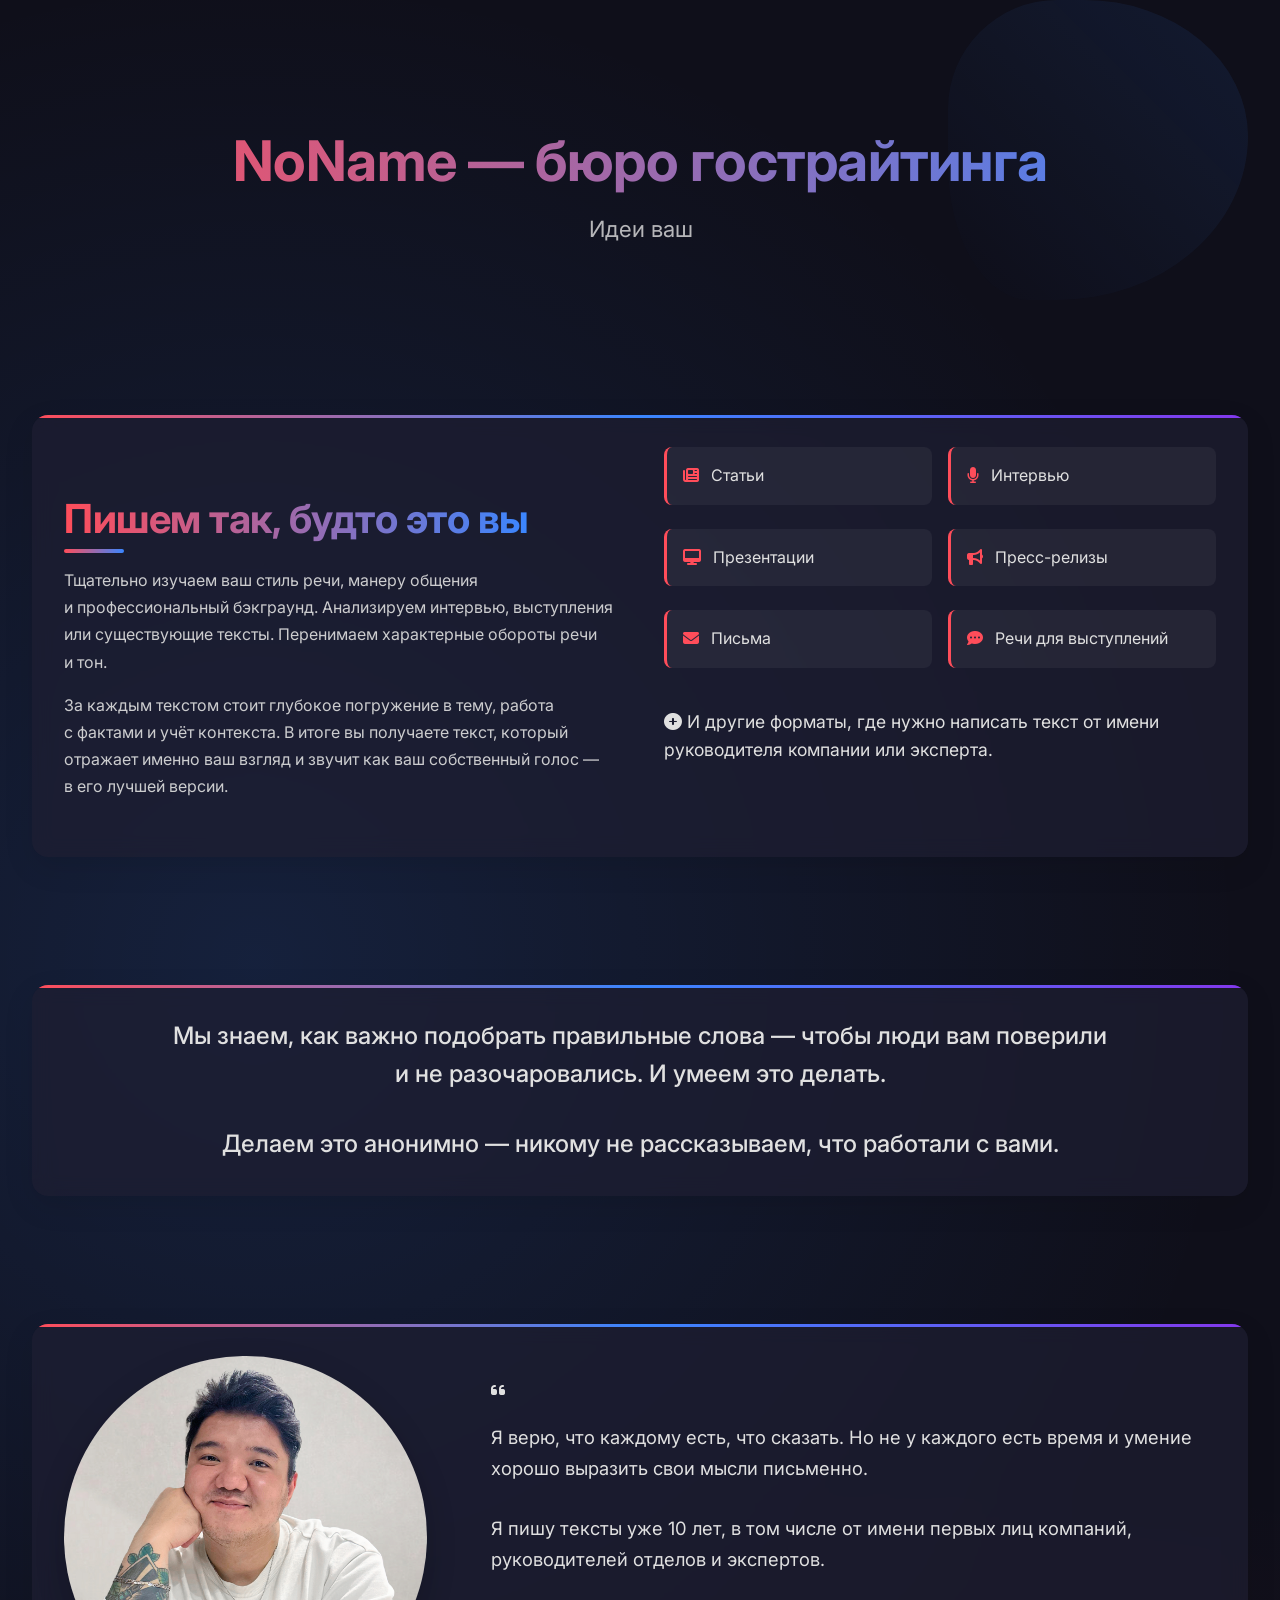
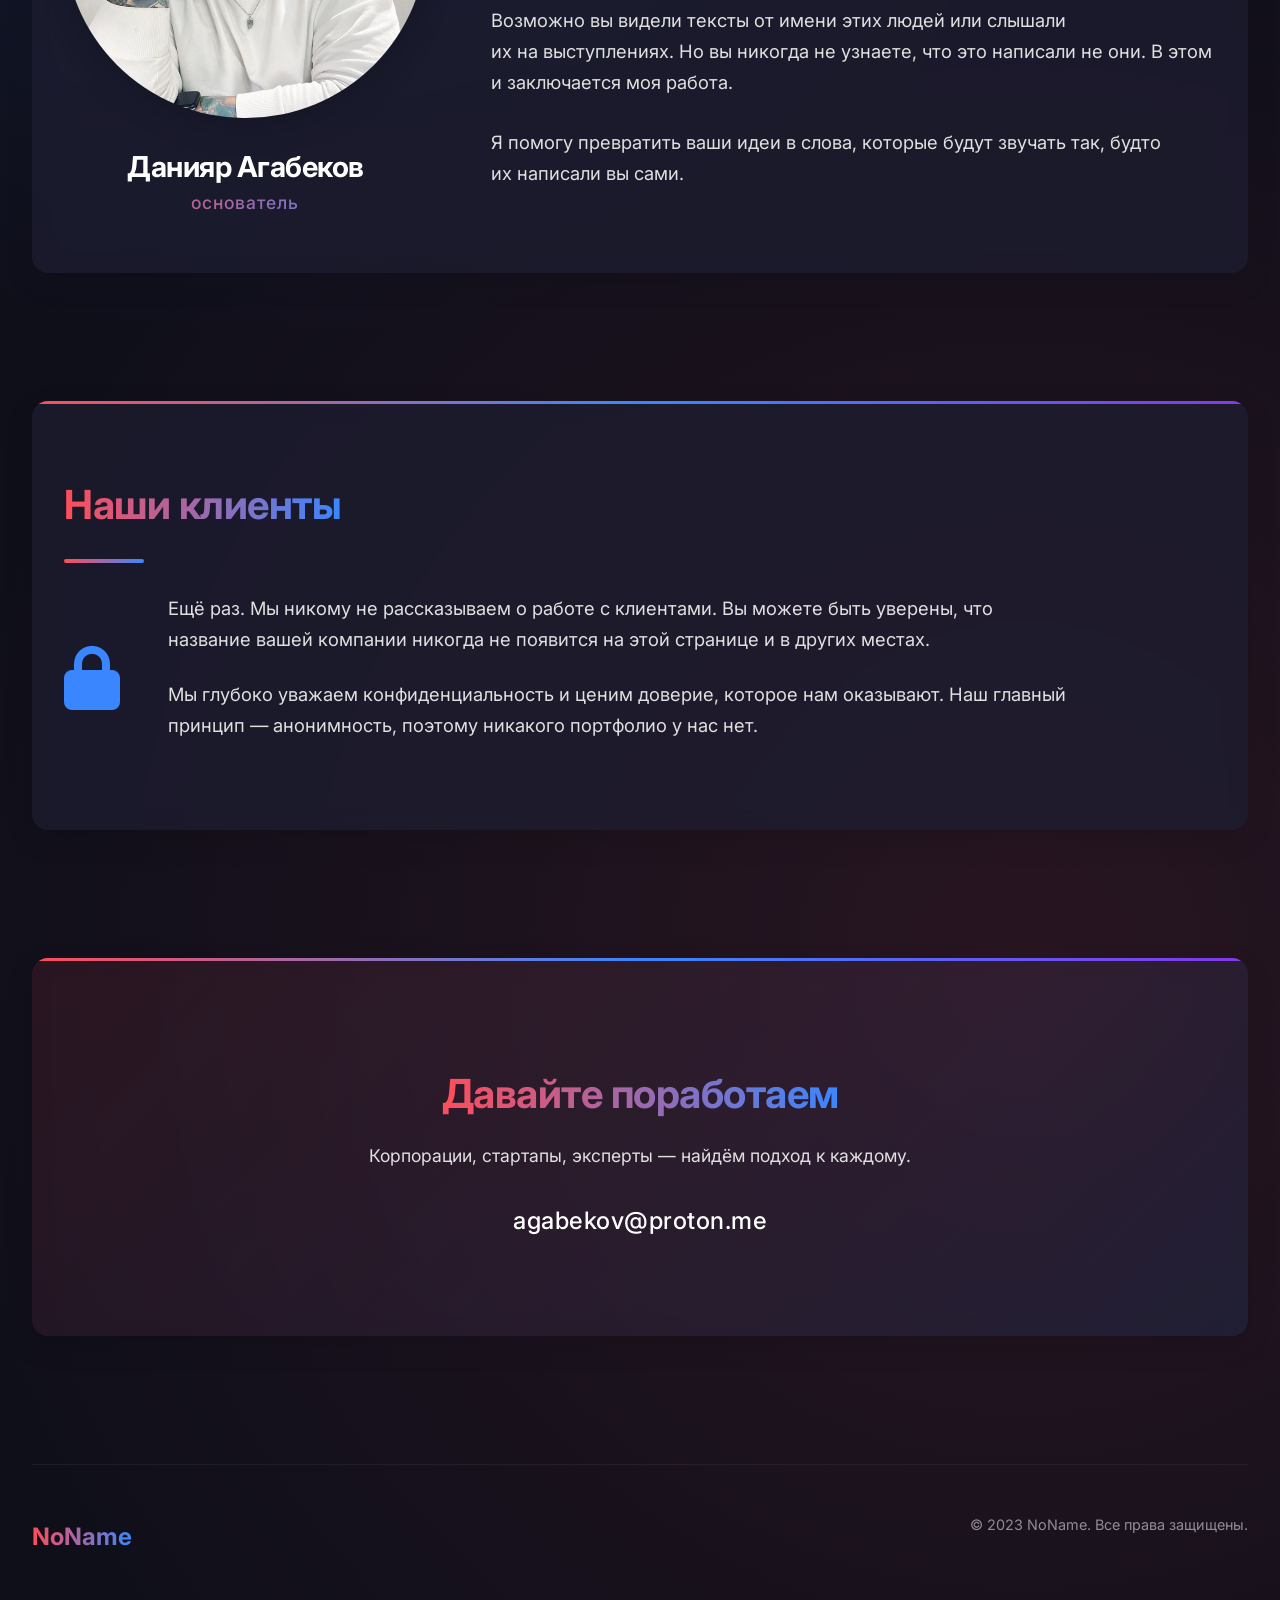
==== index.html @ f4965b32 "Initial commit" ====
<!DOCTYPE html>
<html lang="ru">
<head>
    <meta charset="UTF-8">
    <meta name="viewport" content="width=device-width, initial-scale=1.0">
    <title>NoName — бюро гострайтинга</title>
    <link rel="stylesheet" href="styles.css">
    <link rel="preconnect" href="https://fonts.googleapis.com">
    <link rel="preconnect" href="https://fonts.gstatic.com" crossorigin>
    <link href="https://fonts.googleapis.com/css2?family=Inter:wght@400;500;600;700&display=swap" rel="stylesheet">
    <link rel="stylesheet" href="https://cdnjs.cloudflare.com/ajax/libs/font-awesome/6.4.0/css/all.min.css">
</head>
<body>
    <div class="container">
        <header>
            <div class="hero">
                <h1>NoName — бюро гострайтинга</h1>
                <p class="tagline">Идеи ваши, слова наши</p>
            </div>
        </header>

        <section class="what-we-do" id="services">
            <div class="section-content">
                <h2>Пишем так, будто это вы</h2>
                <div class="description-text">
                    <p>Тщательно изучаем ваш стиль речи, манеру общения и&nbsp;профессиональный бэкграунд. Анализируем интервью, выступления или существующие тексты. Перенимаем характерные обороты речи и&nbsp;тон.</p>
                    <p>За каждым текстом стоит глубокое погружение в&nbsp;тему, работа с&nbsp;фактами и&nbsp;учёт контекста. В&nbsp;итоге вы&nbsp;получаете текст, который отражает именно ваш взгляд и&nbsp;звучит как ваш собственный голос&nbsp;— в&nbsp;его лучшей версии.</p>
                </div>
            </div>
            <div class="services">
                <ul>
                    <li><i class="fas fa-newspaper"></i> Статьи</li>
                    <li><i class="fas fa-microphone"></i> Интервью</li>
                    <li><i class="fas fa-desktop"></i> Презентации</li>
                    <li><i class="fas fa-bullhorn"></i> Пресс-релизы</li>
                    <li><i class="fas fa-envelope"></i> Письма</li>
                    <li><i class="fas fa-comment-dots"></i> Речи для выступлений</li>
                </ul>
                <p><i class="fas fa-plus-circle"></i> И&nbsp;другие форматы, где нужно написать текст от&nbsp;имени руководителя компании или эксперта.</p>
            </div>
        </section>

        <section class="why-us">
            <p>Мы&nbsp;знаем, как важно подобрать правильные слова&nbsp;— чтобы люди вам поверили и&nbsp;не&nbsp;разочаровались. И&nbsp;умеем это делать.</p>
            <p>Делаем это анонимно&nbsp;— никому не&nbsp;рассказываем, что работали с&nbsp;вами.</p>
        </section>

        <section class="about-founder" id="about">
            <div class="founder-photo">
                <img src="daniyar.jpg" alt="Данияр Агабеков">
                <div class="founder-name">
                    <h3>Данияр Агабеков</h3>
                    <p class="position">основатель</p>
                </div>
            </div>
            <div class="founder-bio">
                <i class="fas fa-quote-left quote-icon"></i>
                <p>Я&nbsp;верю, что&nbsp;каждому есть, что&nbsp;сказать. Но&nbsp;не у&nbsp;каждого есть время и&nbsp;умение хорошо выразить свои мысли письменно.</p>
                <p>Я&nbsp;пишу тексты уже&nbsp;10&nbsp;лет, в&nbsp;том числе от&nbsp;имени первых лиц компаний, руководителей отделов и&nbsp;экспертов.</p>
                <p>Возможно вы&nbsp;видели тексты от&nbsp;имени этих людей или&nbsp;слышали их&nbsp;на&nbsp;выступлениях. Но&nbsp;вы&nbsp;никогда не&nbsp;узнаете, что это написали не&nbsp;они. В&nbsp;этом и&nbsp;заключается моя работа.</p>
                <p>Я&nbsp;помогу превратить ваши идеи в&nbsp;слова, которые будут звучать так, будто их&nbsp;написали вы&nbsp;сами.</p>
            </div>
        </section>

        <section class="clients">
            <div class="section-header">
                <h2>Наши клиенты</h2>
                <div class="graphic-element"></div>
            </div>
            <div class="clients-content">
                <div class="confidentiality-icon">
                    <i class="fas fa-lock"></i>
                </div>
                <div class="clients-text">
                    <p>Ещё раз. Мы&nbsp;никому не&nbsp;рассказываем о&nbsp;работе с&nbsp;клиентами. Вы&nbsp;можете быть уверены, что название вашей компании никогда не&nbsp;появится на&nbsp;этой странице и&nbsp;в&nbsp;других местах.</p>
                    <p>Мы&nbsp;глубоко уважаем конфиденциальность и&nbsp;ценим доверие, которое нам оказывают. Наш главный принцип&nbsp;— анонимность, поэтому никакого портфолио у&nbsp;нас нет.</p>
                </div>
            </div>
        </section>

        <section class="cta" id="contact">
            <h2>Давайте поработаем</h2>
            <p>Корпорации, стартапы, эксперты — найдём подход к каждому.</p>
            <p class="email">agabekov@proton.me</p>
        </section>

        <footer>
            <div class="footer-content">
                <div class="footer-logo">NoName</div>
                <p class="copyright">© 2023 NoName. Все права защищены.</p>
            </div>
        </footer>
    </div>

    <script src="script.js"></script>
</body>
</html>
---- styles.css ----
:root {
    --bg-color: #0f0f1a;
    --text-color: #e0e0e0;
    --accent-color: #ff4d5a;
    --secondary-color: #3a86ff;
    --tertiary-color: #8338ec;
    --card-bg: rgba(30, 30, 50, 0.7);
    --spacing-unit: 2rem;
}

* {
    margin: 0;
    padding: 0;
    box-sizing: border-box;
}

body {
    font-family: 'Inter', sans-serif;
    background-color: var(--bg-color);
    background-image: 
        radial-gradient(circle at 20% 30%, rgba(58, 134, 255, 0.15) 0%, transparent 40%),
        radial-gradient(circle at 80% 80%, rgba(255, 77, 90, 0.1) 0%, transparent 40%);
    color: var(--text-color);
    line-height: 1.6;
    padding: 0;
}

.container {
    max-width: 1300px;
    margin: 0 auto;
    padding: 0 var(--spacing-unit);
}

h1, h2, h3 {
    font-weight: 700;
    line-height: 1.2;
    letter-spacing: -0.5px;
}

h1 {
    font-size: 3.5rem;
    background: linear-gradient(90deg, var(--accent-color), var(--secondary-color));
    -webkit-background-clip: text;
    -webkit-text-fill-color: transparent;
    margin-bottom: 1rem;
}

h2 {
    font-size: 2.5rem;
    color: white;
    margin-top: 3rem;
    margin-bottom: 1.5rem;
    position: relative;
    display: inline-block;
}

h2::after {
    content: "";
    position: absolute;
    left: 0;
    bottom: -10px;
    height: 4px;
    width: 60px;
    background: linear-gradient(90deg, var(--accent-color), var(--secondary-color));
    border-radius: 2px;
}

p {
    margin-bottom: 1.5rem;
    font-size: 1.1rem;
}

/* Header section */
header {
    text-align: left;
    padding: 6rem 0 4rem;
    position: relative;
}

header::before {
    content: "";
    position: absolute;
    top: 0;
    right: 0;
    width: 300px;
    height: 300px;
    background: linear-gradient(45deg, transparent, rgba(58, 134, 255, 0.1));
    border-radius: 40% 60% 70% 30% / 40% 50% 60% 50%;
    z-index: -1;
}

.tagline {
    font-size: 1.4rem;
    color: var(--text-color);
    opacity: 0.8;
    margin-left: 2px;
    min-height: 2.2rem;
}

/* Sections */
section {
    margin-bottom: 8rem;
    position: relative;
    padding: 2rem;
    border-radius: 16px;
    background-color: var(--card-bg);
    backdrop-filter: blur(10px);
    box-shadow: 0 10px 30px rgba(0, 0, 0, 0.1);
    overflow: hidden;
    opacity: 0;
    transform: translateY(30px);
    transition: opacity 0.8s ease, transform 0.8s ease;
}

section::before {
    content: "";
    position: absolute;
    top: 0;
    left: 0;
    width: 100%;
    height: 3px;
    background: linear-gradient(90deg, var(--accent-color), var(--secondary-color), var(--tertiary-color));
}

section.revealed {
    opacity: 1;
    transform: translateY(0);
}

/* What we do section */
.what-we-do {
    display: grid;
    grid-template-columns: 1fr 1fr;
    gap: 3rem;
}

.what-we-do h2 {
    background: linear-gradient(90deg, var(--accent-color), var(--secondary-color));
    -webkit-background-clip: text;
    -webkit-text-fill-color: transparent;
}

.section-content .subtitle {
    font-size: 1.4rem;
    color: var(--accent-color);
    margin-bottom: 1rem;
}

.description-text {
    margin-bottom: 1.5rem;
}

.description-text p {
    font-size: 1rem;
    margin-bottom: 1rem;
    line-height: 1.7;
    opacity: 0;
    transform: translateY(10px);
    transition: all 0.6s ease;
}

section.revealed .description-text p {
    opacity: 0.9;
    transform: translateY(0);
}

section.revealed .description-text p:nth-child(1) {
    transition-delay: 0.2s;
}

section.revealed .description-text p:nth-child(2) {
    transition-delay: 0.4s;
}

.description-text p:last-child {
    margin-bottom: 0;
}

.services ul {
    list-style-type: none;
    margin-bottom: 2rem;
    display: grid;
    grid-template-columns: repeat(auto-fill, minmax(200px, 1fr));
    gap: 1rem;
}

.services li {
    margin-bottom: 0.5rem;
    position: relative;
    padding: 1rem;
    background: rgba(255, 255, 255, 0.05);
    border-radius: 8px;
    transition: all 0.3s ease;
    border-left: 3px solid var(--accent-color);
    opacity: 0;
    transform: translateX(-20px);
    transition: all 0.5s ease;
}

section.revealed .services li {
    opacity: 1;
    transform: translateX(0);
}

.services li:hover {
    transform: translateY(-3px);
    background: rgba(255, 255, 255, 0.1);
    box-shadow: 0 5px 15px rgba(0, 0, 0, 0.1);
}

/* Why us section */
.why-us p {
    font-size: 1.5rem;
    line-height: 1.6;
    font-weight: 500;
    margin-bottom: 2rem;
    position: relative;
    text-align: center;
}

.why-us p:last-child {
    margin-bottom: 0;
}

/* About founder section */
.about-founder {
    display: grid;
    grid-template-columns: 1fr 2fr;
    gap: 4rem;
    align-items: center;
}

.founder-photo {
    position: relative;
}

.founder-photo img {
    width: 100%;
    height: auto;
    border-radius: 50%;
    box-shadow: 0 10px 30px rgba(0, 0, 0, 0.2);
    transition: all 0.5s ease;
    object-fit: cover;
    aspect-ratio: 1/1;
}

.founder-photo:hover img {
    filter: grayscale(0);
}

.founder-photo::before {
    display: none;
}

.founder-photo::after {
    display: none;
}

.founder-bio p {
    margin-bottom: 1.8rem;
    font-size: 1.15rem;
    line-height: 1.7;
}

.founder-bio h3 {
    margin-top: 2rem;
    font-size: 1.8rem;
    margin-bottom: 0.25rem;
    color: white;
}

.position {
    font-size: 1.1rem;
    background: linear-gradient(90deg, var(--accent-color), var(--secondary-color));
    -webkit-background-clip: text;
    -webkit-text-fill-color: transparent;
    margin-top: 0.5rem;
    font-weight: 500;
    letter-spacing: 1px;
}

.founder-name {
    text-align: center;
    margin-top: 1.5rem;
}

.founder-name h3 {
    font-size: 1.8rem;
    margin-bottom: 0.25rem;
    color: white;
}

.founder-name .position {
    font-size: 1.1rem;
    background: linear-gradient(90deg, var(--accent-color), var(--secondary-color));
    -webkit-background-clip: text;
    -webkit-text-fill-color: transparent;
    margin-top: 0.25rem;
    font-weight: 500;
    letter-spacing: 1px;
}

/* Clients section */
.clients h2 {
    background: linear-gradient(90deg, var(--accent-color), var(--secondary-color));
    -webkit-background-clip: text;
    -webkit-text-fill-color: transparent;
}

.clients h2::after {
    display: none;
}

.clients p {
    max-width: 900px;
    font-size: 1.15rem;
    line-height: 1.7;
}

/* CTA section */
.cta {
    text-align: center;
    padding: 4rem 2rem;
    background: linear-gradient(135deg, rgba(255, 77, 90, 0.1), rgba(58, 134, 255, 0.1));
}

.cta h2 {
    background: linear-gradient(90deg, var(--accent-color), var(--secondary-color));
    -webkit-background-clip: text;
    -webkit-text-fill-color: transparent;
}

.cta h2::after {
    display: none;
}

.contact-btn {
    display: inline-block;
    background: linear-gradient(45deg, var(--accent-color), var(--secondary-color));
    color: white;
    text-decoration: none;
    padding: 1.5rem 4rem;
    border-radius: 50px;
    font-weight: 600;
    font-size: 1.3rem;
    margin-top: 2rem;
    transition: all 0.3s ease;
    box-shadow: 0 10px 30px rgba(255, 77, 90, 0.3);
    position: relative;
    overflow: hidden;
}

.contact-btn::before {
    content: "";
    position: absolute;
    top: 0;
    left: -100%;
    width: 100%;
    height: 100%;
    background: linear-gradient(90deg, transparent, rgba(255, 255, 255, 0.2), transparent);
    transition: all 0.6s ease;
}

.contact-btn:hover {
    transform: translateY(-5px);
    box-shadow: 0 15px 25px rgba(255, 77, 90, 0.4);
}

.contact-btn:hover::before {
    left: 100%;
}

/* Responsive styles */
@media (max-width: 992px) {
    h1 {
        font-size: 2.8rem;
    }
    
    .about-founder {
        grid-template-columns: 1fr;
        gap: 3rem;
    }
    
    .founder-photo {
        max-width: 300px;
        margin: 0 auto;
    }
}

@media (max-width: 768px) {
    body {
        padding: 0;
    }
    
    .container {
        padding: 0 1rem;
    }
    
    h1 {
        font-size: 2rem;
    }
    
    h2 {
        font-size: 1.8rem;
    }
    
    .what-we-do {
        grid-template-columns: 1fr;
        gap: 2rem;
    }
    
    .description-text {
        margin-bottom: 1rem;
    }
    
    .description-text p {
        font-size: 1rem;
    }
    
    section {
        padding: 1.5rem;
        margin-bottom: 3rem;
        border-radius: 12px;
    }
    
    header {
        padding: 3rem 0 2rem;
    }
    
    .services ul {
        grid-template-columns: 1fr;
        gap: 0.8rem;
    }
    
    .services li {
        padding: 0.8rem;
        margin-bottom: 0;
    }
    
    .founder-name h3 {
        font-size: 1.6rem;
    }
    
    .founder-name .position {
        font-size: 1rem;
    }
    
    .why-us p {
        font-size: 1.1rem;
        line-height: 1.6;
        margin-bottom: 1rem;
    }
    
    nav {
        flex-direction: column;
        gap: 1rem;
        margin-bottom: 2rem;
    }
    
    .nav-links {
        width: 100%;
        justify-content: center;
        flex-wrap: wrap;
        gap: 0.8rem;
    }
    
    .footer-content {
        flex-direction: column;
        gap: 1rem;
        text-align: center;
    }
    
    .about-founder {
        grid-template-columns: 1fr;
        gap: 2rem;
    }
    
    .founder-photo {
        max-width: 250px;
        margin: 0 auto;
    }
    
    .founder-photo img {
        border-radius: 50%;
        max-width: 100%;
        aspect-ratio: 1/1;
        object-fit: cover;
    }
    
    .founder-bio {
        text-align: center;
    }
    
    .founder-bio p {
        font-size: 1rem;
    }
    
    .cta {
        padding: 1.5rem;
    }
    
    .cta h2 {
        font-size: 1.8rem;
    }
    
    .tagline {
        font-size: 1.2rem;
    }
    
    .nav-links a {
        padding: 0.4rem 0.8rem;
        font-size: 0.9rem;
    }
    
    .nav-cta {
        padding: 0.4rem 1.2rem !important;
    }
    
    .confidentiality-icon {
        margin: 0 auto 1rem;
        font-size: 3rem;
        display: flex;
        justify-content: center;
    }
    
    .email {
        font-size: 1.1rem;
        padding: 0 0.5rem;
        margin: 1.5rem 0;
        word-wrap: break-word;
        overflow-wrap: break-word;
        display: block;
    }
}

@media (max-width: 480px) {
    h1 {
        font-size: 1.8rem;
    }
    
    h2 {
        font-size: 1.5rem;
    }
    
    p {
        font-size: 1rem;
    }
    
    .container {
        padding: 0 0.8rem;
    }
    
    section {
        padding: 1.2rem;
        margin-bottom: 2.5rem;
    }
    
    .services li {
        padding: 0.7rem;
        font-size: 0.9rem;
    }
    
    .services li i {
        margin-right: 0.5rem;
    }
    
    .founder-photo {
        max-width: 200px;
        margin: 0 auto;
    }
    
    .founder-photo img {
        max-width: 100%;
        border-radius: 50%;
    }
    
    .founder-name h3 {
        font-size: 1.4rem;
    }
    
    .founder-name .position {
        font-size: 0.9rem;
    }
    
    .email {
        font-size: 1rem;
        line-height: 1.4;
        margin: 1rem 0;
    }
    
    .confidentiality-icon {
        font-size: 2.5rem;
    }
}

/* Animation for page load */
@keyframes fadeIn {
    from { opacity: 0; transform: translateY(20px); }
    to { opacity: 1; transform: translateY(0); }
}

header, section {
    animation: fadeIn 0.8s ease-out forwards;
    opacity: 0;
}

header { animation-delay: 0.1s; }
.what-we-do { animation-delay: 0.3s; }
.why-us { animation-delay: 0.5s; }
.about-founder { animation-delay: 0.7s; }
.clients { animation-delay: 0.9s; }
.cta { animation-delay: 1.1s; }

/* Navigation */
nav {
    display: flex;
    justify-content: space-between;
    align-items: center;
    padding: 1.5rem 0;
    margin-bottom: 4rem;
}

.logo {
    font-size: 1.8rem;
    font-weight: 700;
    background: linear-gradient(90deg, var(--accent-color), var(--secondary-color));
    -webkit-background-clip: text;
    -webkit-text-fill-color: transparent;
    letter-spacing: -1px;
}

.nav-links {
    display: flex;
    gap: 2rem;
}

.nav-links a {
    color: var(--text-color);
    text-decoration: none;
    font-weight: 500;
    padding: 0.5rem 1rem;
    transition: all 0.3s ease;
    position: relative;
}

.nav-links a::after {
    content: "";
    position: absolute;
    bottom: 0;
    left: 50%;
    width: 0;
    height: 2px;
    background: linear-gradient(90deg, var(--accent-color), var(--secondary-color));
    transition: width 0.3s ease, transform 0.3s ease;
    transform: translateX(-50%);
}

.nav-links a:hover::after {
    width: 80%;
}

.nav-cta {
    background: linear-gradient(45deg, var(--accent-color), var(--tertiary-color));
    color: white !important;
    border-radius: 50px;
    padding: 0.5rem 1.5rem !important;
    box-shadow: 0 5px 15px rgba(255, 77, 90, 0.3);
}

.nav-cta:hover {
    transform: translateY(-3px);
    box-shadow: 0 8px 15px rgba(255, 77, 90, 0.4);
}

.nav-cta::after {
    content: '';
    position: absolute;
    width: 100px;
    height: 100px;
    background: radial-gradient(circle, rgba(255,255,255,0.8) 0%, rgba(255,255,255,0) 70%);
    border-radius: 50%;
    transform: translate(-50%, -50%);
    top: var(--y-pos, 50%);
    left: var(--x-pos, 50%);
    opacity: 0;
    transition: opacity 0.3s;
    pointer-events: none;
}

.nav-cta:hover::after {
    opacity: 0.3;
}

/* Hero section */
.hero {
    text-align: center;
    padding: 2rem 0 5rem;
}

.hero-cta {
    margin-top: 3rem;
}

.scroll-btn {
    display: inline-flex;
    align-items: center;
    gap: 0.8rem;
    color: var(--text-color);
    text-decoration: none;
    padding: 0.5rem 1.5rem;
    border: 2px solid rgba(255, 255, 255, 0.1);
    border-radius: 50px;
    font-weight: 500;
    transition: all 0.3s ease;
}

.scroll-btn i {
    transition: transform 0.3s ease;
}

.scroll-btn:hover {
    background: rgba(255, 255, 255, 0.05);
    border-color: rgba(255, 255, 255, 0.2);
}

.scroll-btn:hover i {
    transform: translateY(3px);
}

/* Section headers and graphics */
.section-header {
    position: relative;
    margin-bottom: 2.5rem;
}

.graphic-element {
    position: absolute;
    width: 80px;
    height: 4px;
    background: linear-gradient(90deg, var(--accent-color), var(--secondary-color));
    bottom: -10px;
    left: 0;
    border-radius: 2px;
}

.section-graphic {
    margin-bottom: 2rem;
    font-size: 3rem;
    color: var(--accent-color);
    opacity: 0.7;
}

/* Services enhancements */
.services li i {
    margin-right: 0.5rem;
    color: var(--accent-color);
}

.clients-note {
    margin-top: 1.5rem;
    padding: 1rem;
    background: rgba(255, 255, 255, 0.05);
    border-radius: 8px;
    border-left: 3px solid var(--secondary-color);
}

.clients-note i {
    color: var(--secondary-color);
    margin-right: 0.5rem;
}

/* Why us section enhancements */
.why-icon {
    font-size: 2.5rem;
    margin-bottom: 1.5rem;
    color: var(--accent-color);
    opacity: 0.9;
}

/* About founder enhancements */
.quote-icon {
    text-align: center;
    margin-bottom: 1.5rem;
}

.quote-icon i {
    font-size: 2.5rem;
    color: var(--accent-color);
    opacity: 0.7;
    background: rgba(255, 255, 255, 0.05);
    width: 80px;
    height: 80px;
    border-radius: 50%;
    display: inline-flex;
    align-items: center;
    justify-content: center;
    animation: float 4s ease-in-out infinite;
}

.social-icons {
    position: absolute;
    bottom: 1rem;
    right: 1rem;
    display: flex;
    gap: 0.8rem;
}

.social-icon {
    display: flex;
    align-items: center;
    justify-content: center;
    width: 40px;
    height: 40px;
    background: rgba(0, 0, 0, 0.3);
    color: white;
    border-radius: 50%;
    text-decoration: none;
    transition: all 0.3s ease;
}

.social-icon:hover {
    background: var(--accent-color);
    transform: translateY(-3px);
}

/* Clients section enhancements */
.clients-content {
    display: flex;
    align-items: center;
    gap: 3rem;
    margin: 2rem 0;
}

.confidentiality-icon {
    font-size: 4rem;
    color: var(--secondary-color);
    flex-shrink: 0;
}

.clients-text {
    flex: 1;
}

.clients-text p {
    margin-bottom: 1.5rem;
    line-height: 1.7;
}

@media (max-width: 768px) {
    .clients-content {
        flex-direction: column;
        gap: 1.5rem;
        text-align: center;
    }
    
    .confidentiality-icon {
        margin: 0 auto;
        font-size: 3rem;
    }
    
    .clients-text p {
        font-size: 1rem;
        margin-bottom: 1rem;
    }
}

/* CTA section enhancements */
.cta-text {
    font-size: 1.3rem;
    max-width: 600px;
    margin: 0 auto 2rem;
}

.contact-options {
    display: flex;
    flex-direction: column;
    align-items: center;
    gap: 2rem;
}

.contact-methods {
    display: flex;
    gap: 1rem;
}

.contact-method {
    display: flex;
    align-items: center;
    justify-content: center;
    width: 50px;
    height: 50px;
    background: rgba(255, 255, 255, 0.05);
    color: var(--text-color);
    border-radius: 50%;
    text-decoration: none;
    transition: all 0.3s ease;
    font-size: 1.2rem;
}

.contact-method:hover {
    transform: translateY(-3px);
    background: rgba(255, 255, 255, 0.1);
    color: var(--accent-color);
}

/* Footer styles */
footer {
    margin-top: 5rem;
    padding: 3rem 0;
    border-top: 1px solid rgba(255, 255, 255, 0.05);
}

.footer-content {
    display: flex;
    justify-content: space-between;
    align-items: center;
}

.footer-logo {
    font-size: 1.5rem;
    font-weight: 700;
    background: linear-gradient(90deg, var(--accent-color), var(--secondary-color));
    -webkit-background-clip: text;
    -webkit-text-fill-color: transparent;
}

.copyright {
    color: var(--text-color);
    opacity: 0.6;
    font-size: 0.9rem;
}

/* Media queries */
@media (max-width: 768px) {
    nav {
        flex-direction: column;
        gap: 1rem;
    }
    
    .nav-links {
        width: 100%;
        justify-content: space-between;
    }
    
    .footer-content {
        flex-direction: column;
        gap: 1rem;
        text-align: center;
    }
    
    .why-us p {
        font-size: 1.2rem;
        line-height: 1.6;
    }
}

/* Floating animation for icons */
@keyframes float {
    0% { transform: translateY(0px); }
    50% { transform: translateY(-10px); }
    100% { transform: translateY(0px); }
}

.why-icon i, .confidentiality-icon i, .section-graphic i {
    animation: float 4s ease-in-out infinite;
}

.why-icon:nth-child(odd) i {
    animation-delay: 1s;
}

/* Glow effect for buttons */
.contact-btn, .nav-cta {
    position: relative;
    overflow: hidden;
}

.contact-btn::after, .nav-cta::after {
    content: '';
    position: absolute;
    width: 100px;
    height: 100px;
    background: radial-gradient(circle, rgba(255,255,255,0.8) 0%, rgba(255,255,255,0) 70%);
    border-radius: 50%;
    transform: translate(-50%, -50%);
    top: var(--y-pos, 50%);
    left: var(--x-pos, 50%);
    opacity: 0;
    transition: opacity 0.3s;
    pointer-events: none;
}

.contact-btn:hover::after, .nav-cta:hover::after {
    opacity: 0.3;
}

/* Underline animation for links */
.nav-links a::after {
    transition: width 0.3s ease, transform 0.3s ease;
}

.email-contact {
    font-size: 1.5rem;
    color: white;
    margin: 2rem 0;
    letter-spacing: 0.5px;
    font-weight: 500;
}

.email {
    font-size: 1.5rem;
    color: white;
    margin: 2rem 0;
    letter-spacing: 0.5px;
    text-align: center;
    font-weight: 500;
    word-wrap: break-word;
    overflow-wrap: break-word;
}

@media (max-width: 768px) {
    .email-contact {
        font-size: 1.1rem;
    }
    
    .email {
        font-size: 1.1rem;
        padding: 0 0.5rem;
        margin: 1.5rem 0;
    }
}

@media (orientation: landscape) and (max-height: 500px) {
    header {
        padding: 2rem 0 1rem;
    }
    
    h1 {
        font-size: 1.8rem;
    }
    
    section {
        margin-bottom: 2rem;
        padding: 1rem;
    }
    
    .what-we-do {
        gap: 1rem;
    }
}
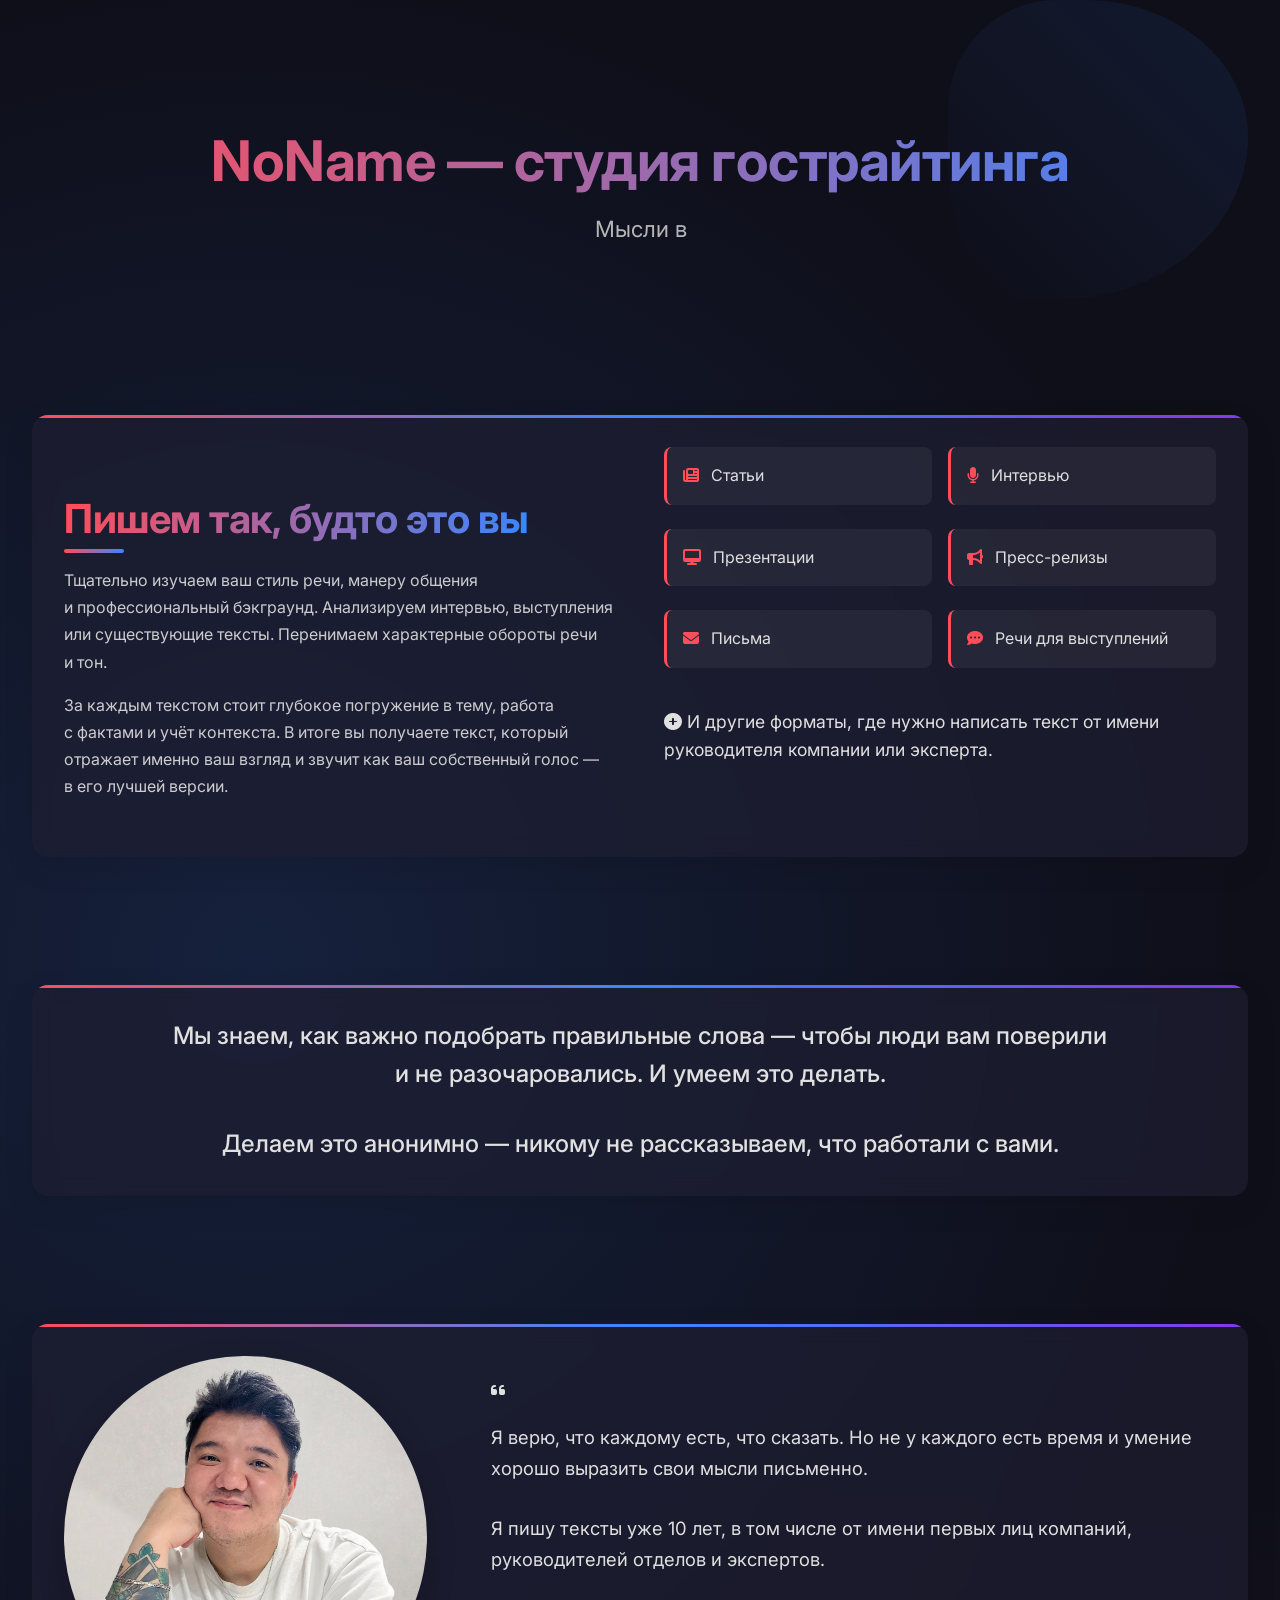
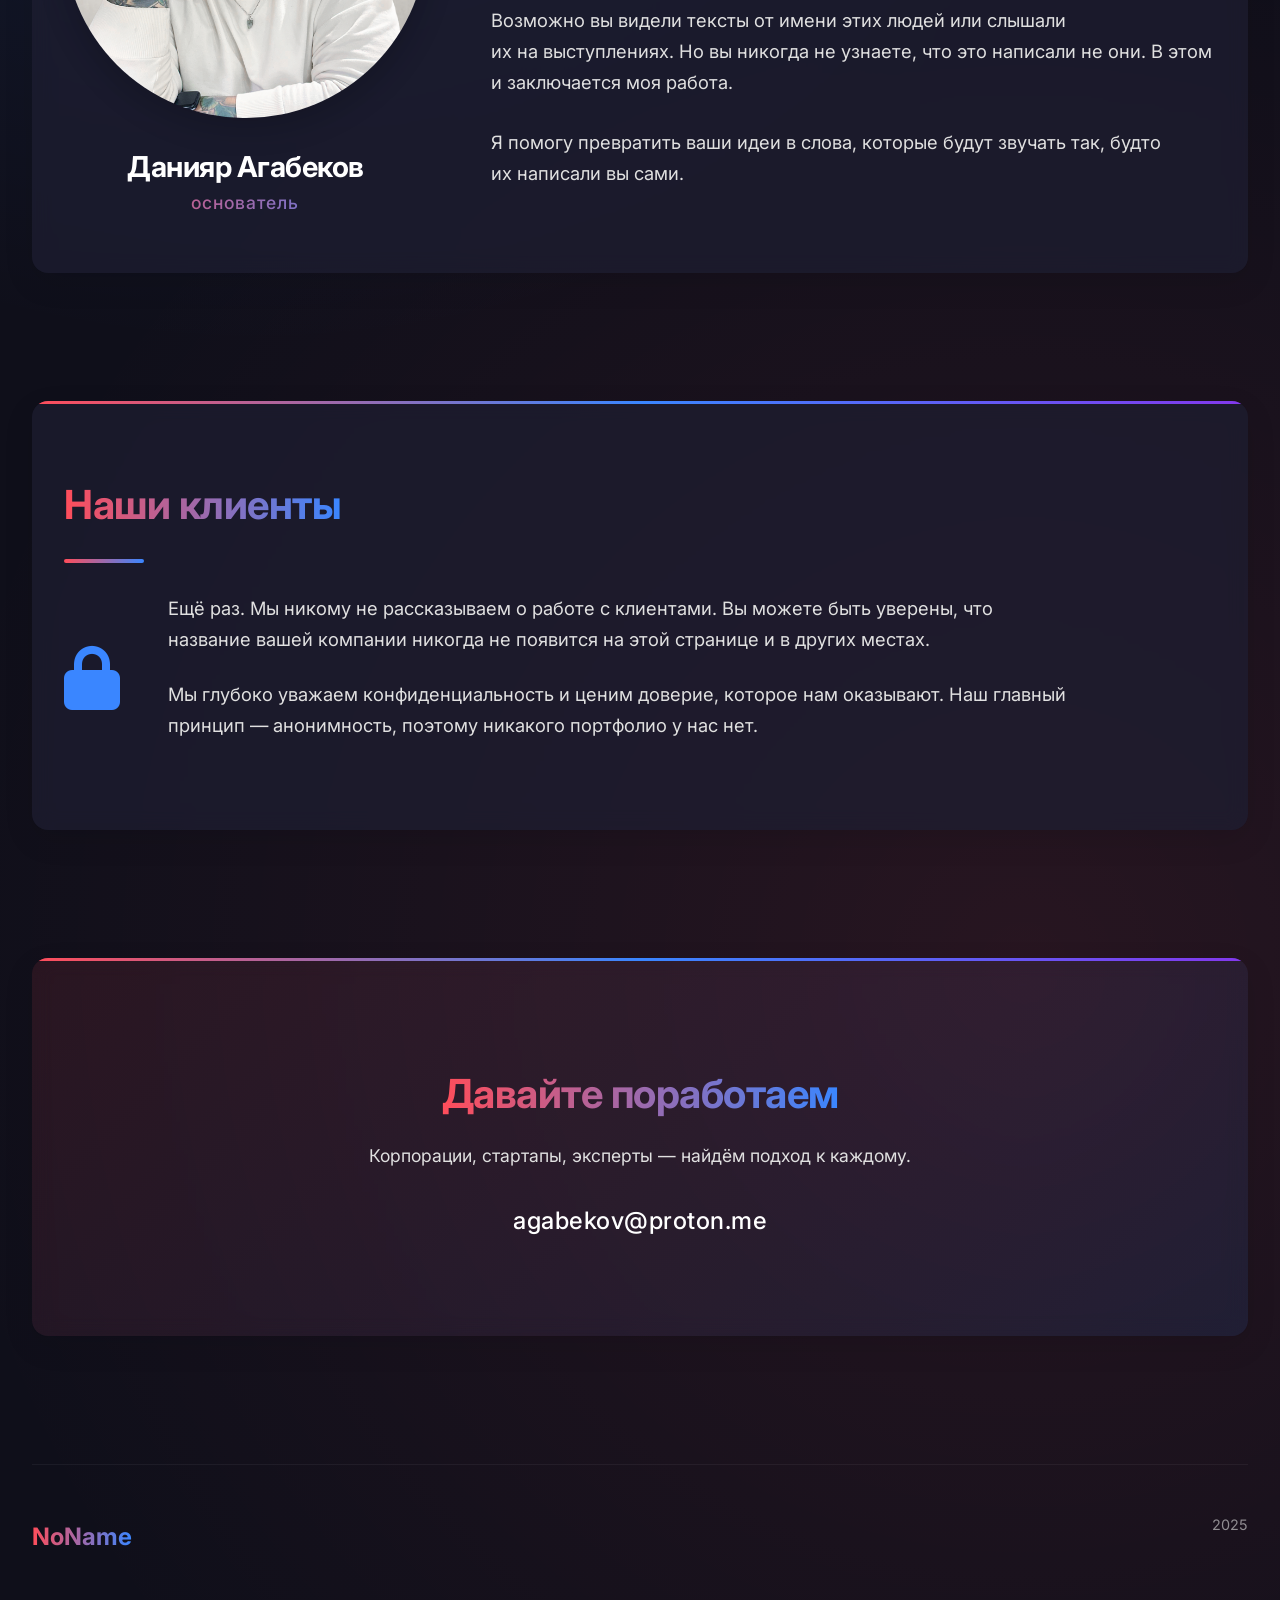
==== commit 819c5645: "Update index.html: change header title and tagline, update copyright year to 2025" ====
--- a/index.html
+++ b/index.html
@@ -3,7 +3,7 @@
 <head>
     <meta charset="UTF-8">
     <meta name="viewport" content="width=device-width, initial-scale=1.0">
-    <title>NoName — бюро гострайтинга</title>
+    <title>NoName — студия гострайтинга</title>
     <link rel="stylesheet" href="styles.css">
     <link rel="preconnect" href="https://fonts.googleapis.com">
     <link rel="preconnect" href="https://fonts.gstatic.com" crossorigin>
@@ -14,8 +14,8 @@
     <div class="container">
         <header>
             <div class="hero">
-                <h1>NoName — бюро гострайтинга</h1>
-                <p class="tagline">Идеи ваши, слова наши</p>
+                <h1>NoName — студия гострайтинга</h1>
+                <p class="tagline">Мысли ваши, слова наши</p>
             </div>
         </header>
 
@@ -87,7 +87,7 @@
         <footer>
             <div class="footer-content">
                 <div class="footer-logo">NoName</div>
-                <p class="copyright">© 2023 NoName. Все права защищены.</p>
+                <p class="copyright">2025</p>
             </div>
         </footer>
     </div>
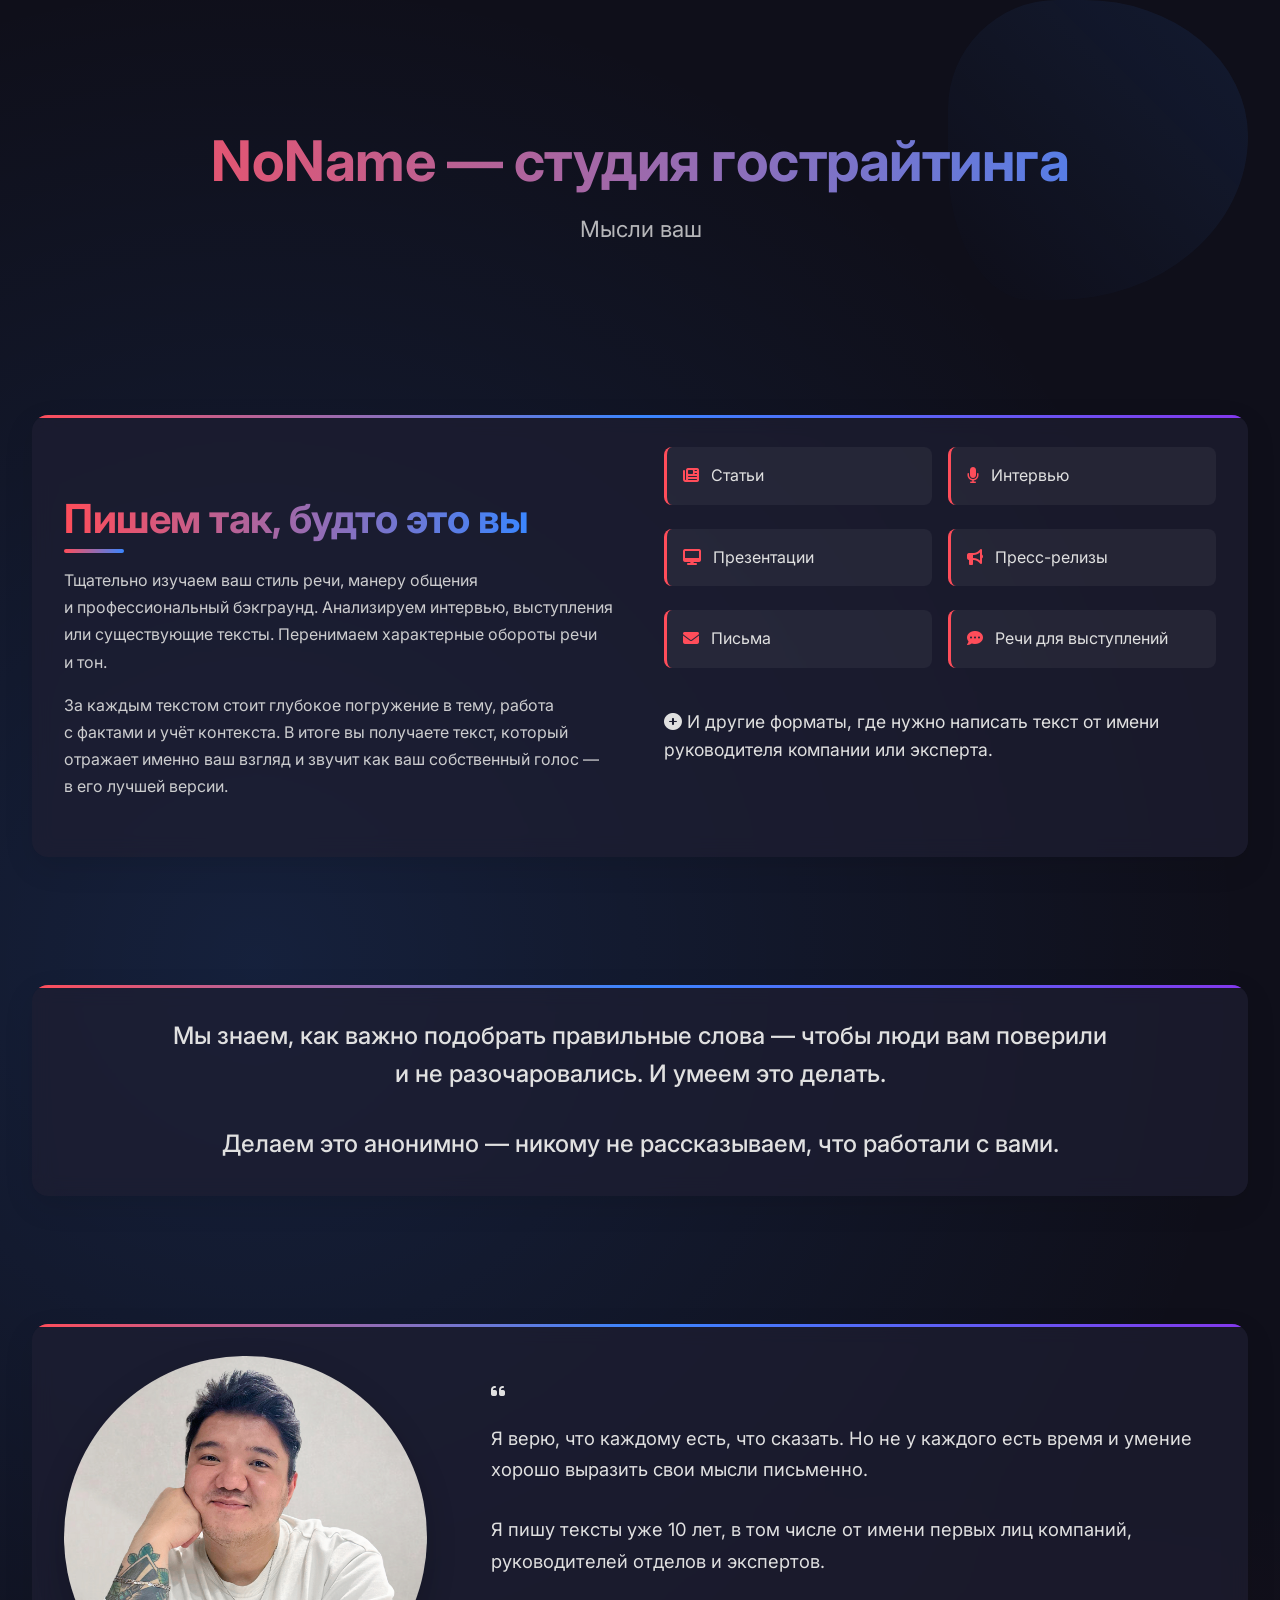
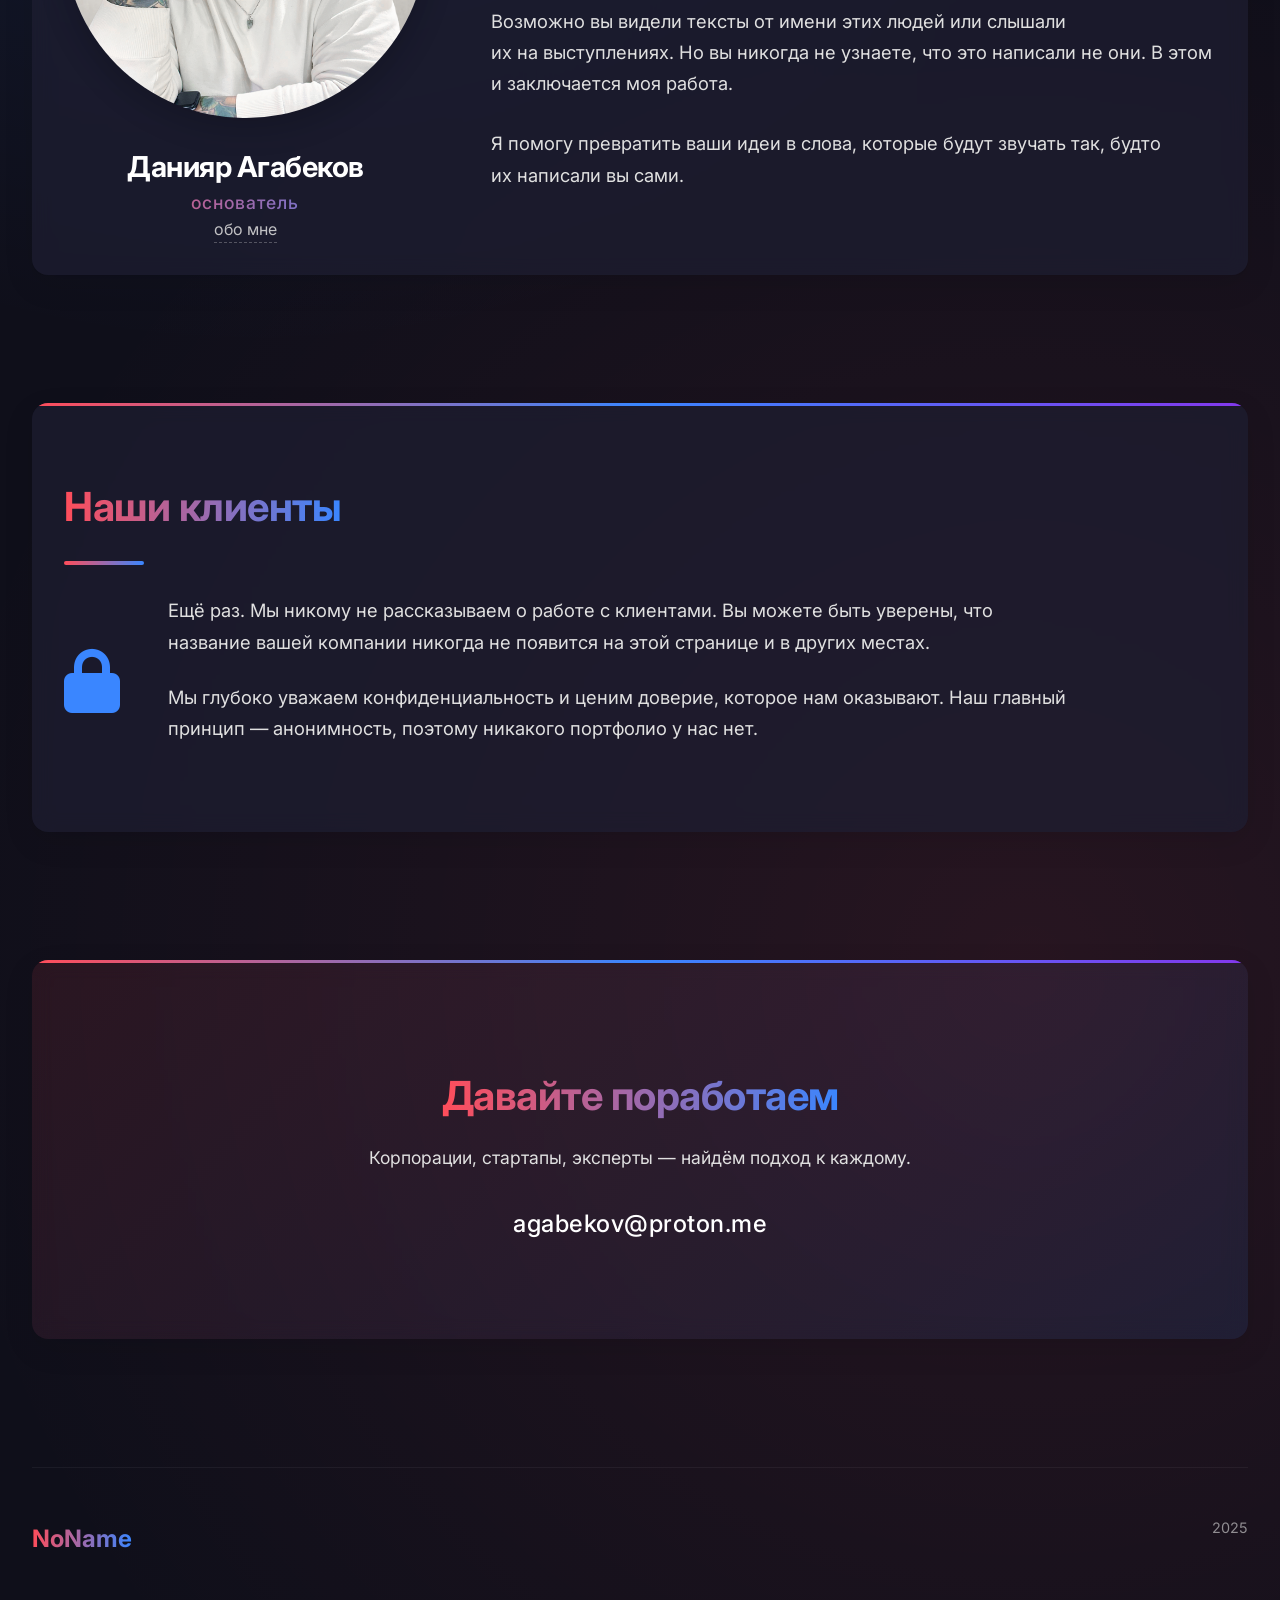
==== commit cfb8aeca: "Add "обо мне" link to founder section and style it" ====
--- a/index.html
+++ b/index.html
@@ -51,6 +51,7 @@
                 <div class="founder-name">
                     <h3>Данияр Агабеков</h3>
                     <p class="position">основатель</p>
+                    <a class="about-link" href="https://work.daniyar.link" target="_blank" rel="noopener">обо мне</a>
                 </div>
             </div>
             <div class="founder-bio">
--- a/styles.css
+++ b/styles.css
@@ -296,8 +296,25 @@
     -webkit-background-clip: text;
     -webkit-text-fill-color: transparent;
     margin-top: 0.25rem;
+    margin-bottom: 0;
     font-weight: 500;
     letter-spacing: 1px;
+}
+
+.about-link {
+    display: inline-block;
+    margin-top: 0;
+    color: var(--text-color);
+    text-decoration: none;
+    opacity: 0.85;
+    border-bottom: 1px dashed rgba(255, 255, 255, 0.3);
+    transition: color 0.2s ease, opacity 0.2s ease, border-color 0.2s ease;
+}
+
+.about-link:hover {
+    color: white;
+    opacity: 1;
+    border-bottom-color: rgba(255, 255, 255, 0.6);
 }
 
 /* Clients section */
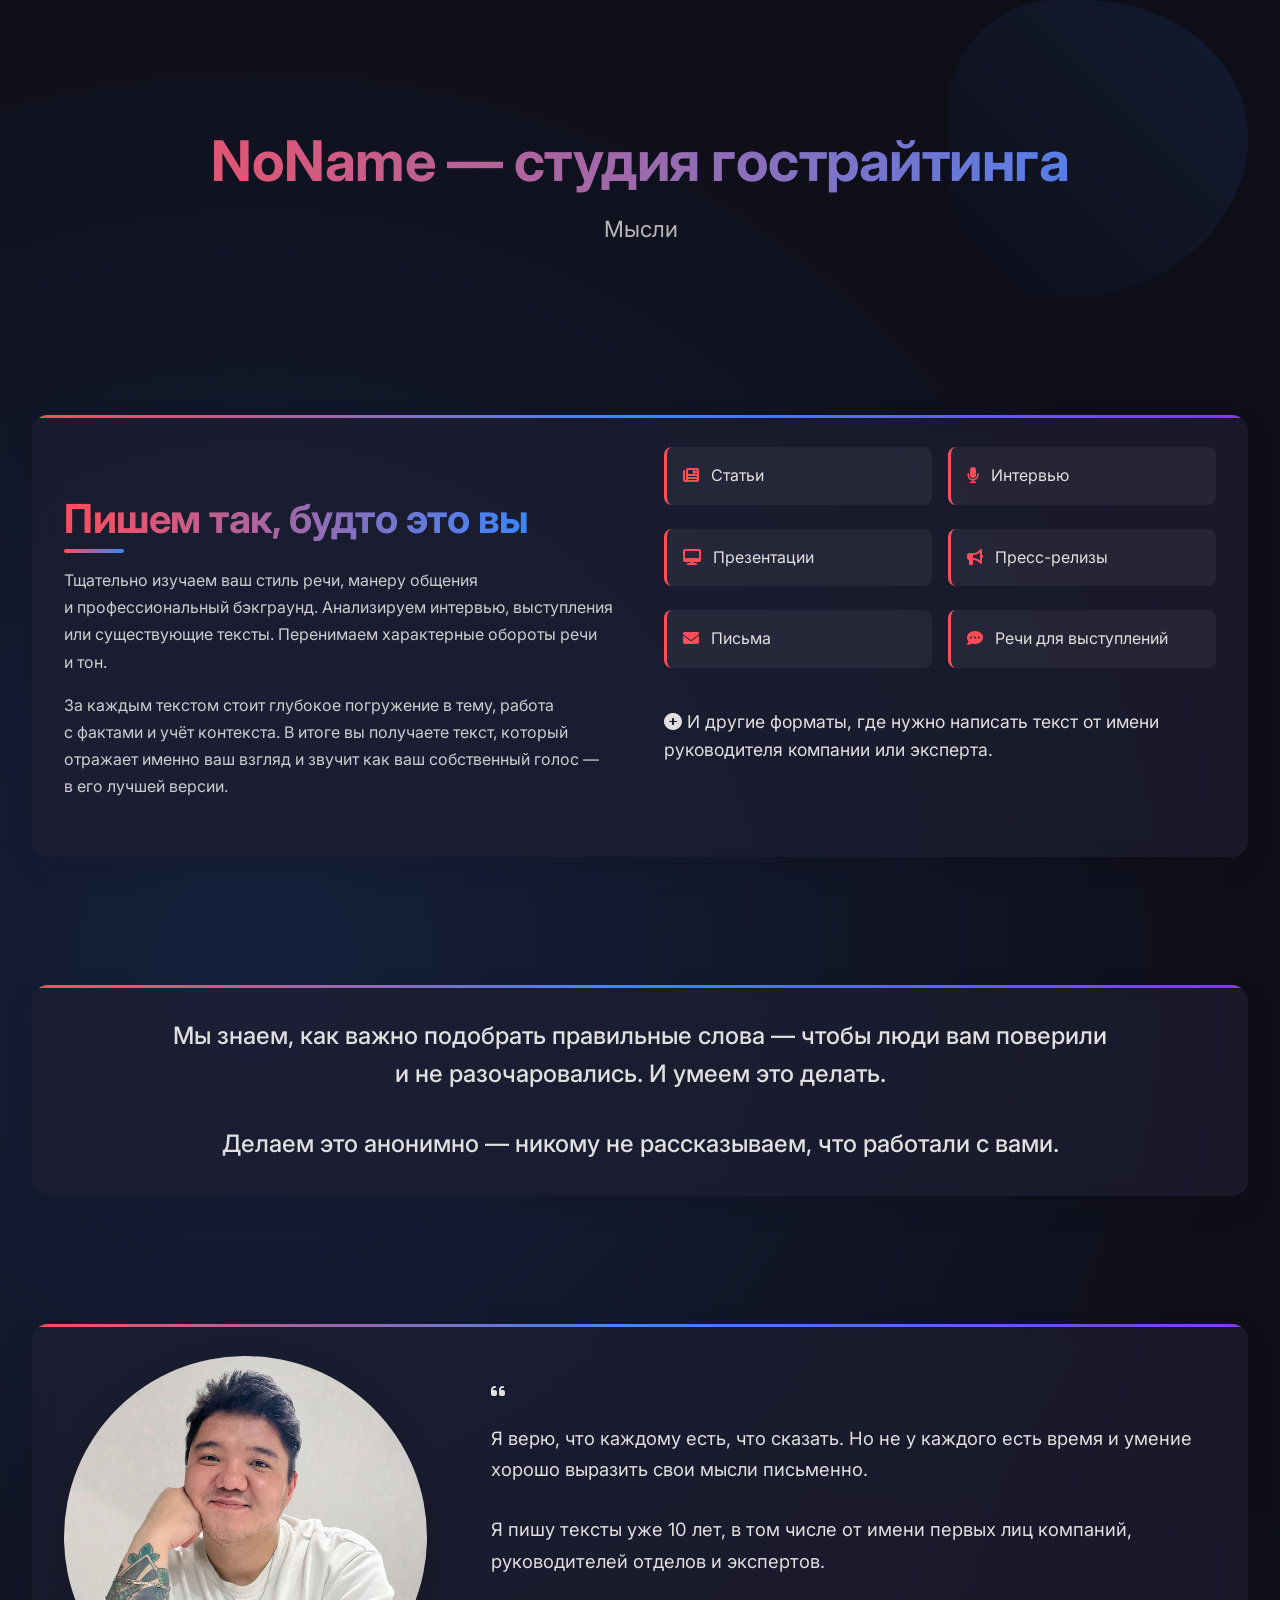
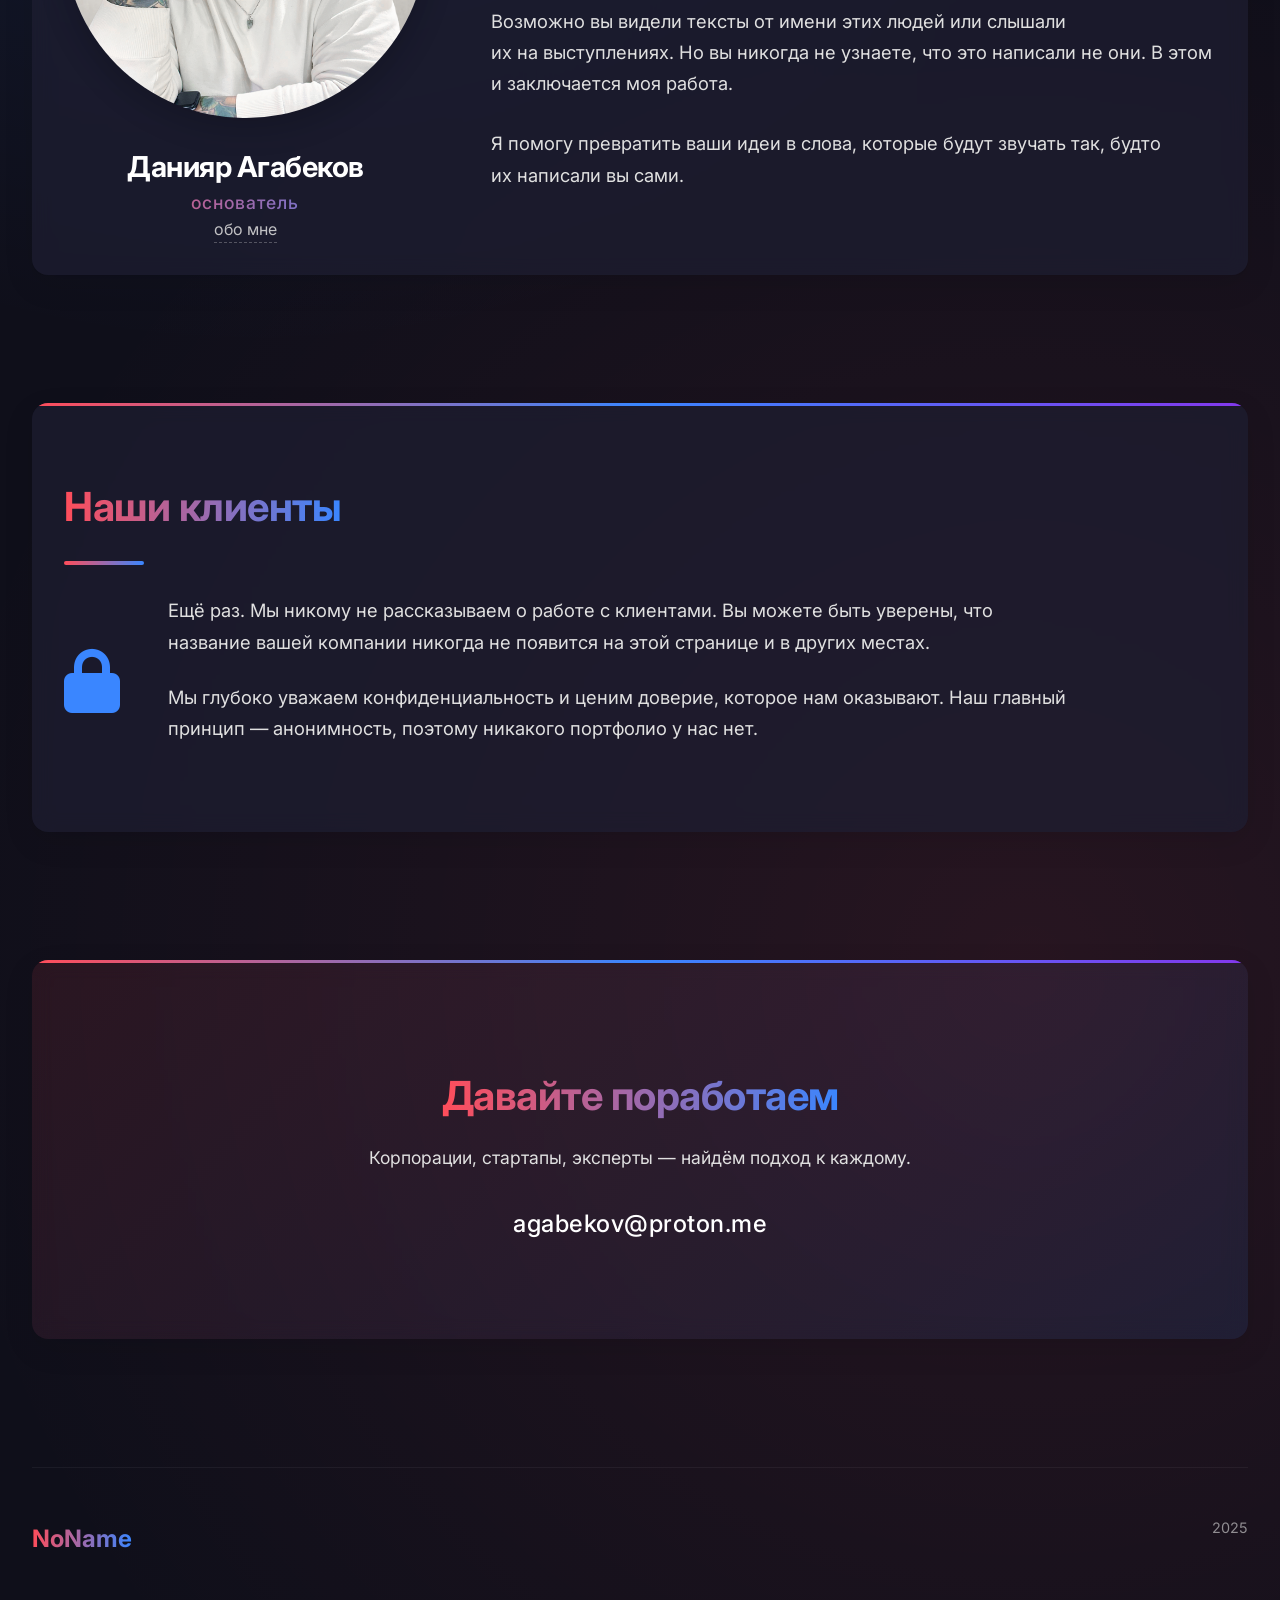
==== commit 5ff8e7c9: "Add meta tags for SEO and social sharing in index.html" ====
--- a/index.html
+++ b/index.html
@@ -4,11 +4,38 @@
     <meta charset="UTF-8">
     <meta name="viewport" content="width=device-width, initial-scale=1.0">
     <title>NoName — студия гострайтинга</title>
+    <meta name="description" content="NoName — студия гострайтинга. Пишем тексты от имени руководителей и экспертов">
+    <link rel="canonical" href="https://noname.daniyar.link/">
+    <meta name="robots" content="index, follow">
+    <meta name="theme-color" content="#0f0f1a">
+    <meta name="color-scheme" content="dark light">
     <link rel="stylesheet" href="styles.css">
     <link rel="preconnect" href="https://fonts.googleapis.com">
     <link rel="preconnect" href="https://fonts.gstatic.com" crossorigin>
     <link href="https://fonts.googleapis.com/css2?family=Inter:wght@400;500;600;700&display=swap" rel="stylesheet">
     <link rel="stylesheet" href="https://cdnjs.cloudflare.com/ajax/libs/font-awesome/6.4.0/css/all.min.css">
+    <meta property="og:type" content="website">
+    <meta property="og:locale" content="ru_RU">
+    <meta property="og:site_name" content="NoName">
+    <meta property="og:title" content="NoName — студия гострайтинга">
+    <meta property="og:description" content="Пишем тексты от имени руководителей и экспертов">
+    <meta property="og:url" content="https://noname.daniyar.link/">
+    <meta property="og:image" content="https://noname.daniyar.link/noname_logo.png">
+    <meta property="og:image:alt" content="NoName — логотип">
+    <meta property="og:image:type" content="image/png">
+    <meta property="og:image:width" content="2000">
+    <meta property="og:image:height" content="2000">
+    <meta name="twitter:card" content="summary_large_image">
+    <meta name="twitter:title" content="NoName — студия гострайтинга">
+    <meta name="twitter:description" content="Пишем тексты от имени руководителей и экспертов">
+    <meta name="twitter:image" content="https://noname.daniyar.link/noname_logo.png">
+    <meta name="twitter:image:alt" content="NoName — логотип">
+    <link rel="icon" type="image/png" sizes="16x16" href="favicon-16.png">
+    <link rel="icon" type="image/png" sizes="32x32" href="favicon-32.png">
+    <link rel="icon" type="image/png" sizes="64x64" href="favicon-64.png">
+    <link rel="apple-touch-icon" sizes="180x180" href="apple-touch-icon.png">
+    <link rel="icon" type="image/png" sizes="192x192" href="android-chrome-192x192.png">
+    <link rel="icon" type="image/png" sizes="512x512" href="android-chrome-512x512.png">
 </head>
 <body>
     <div class="container">
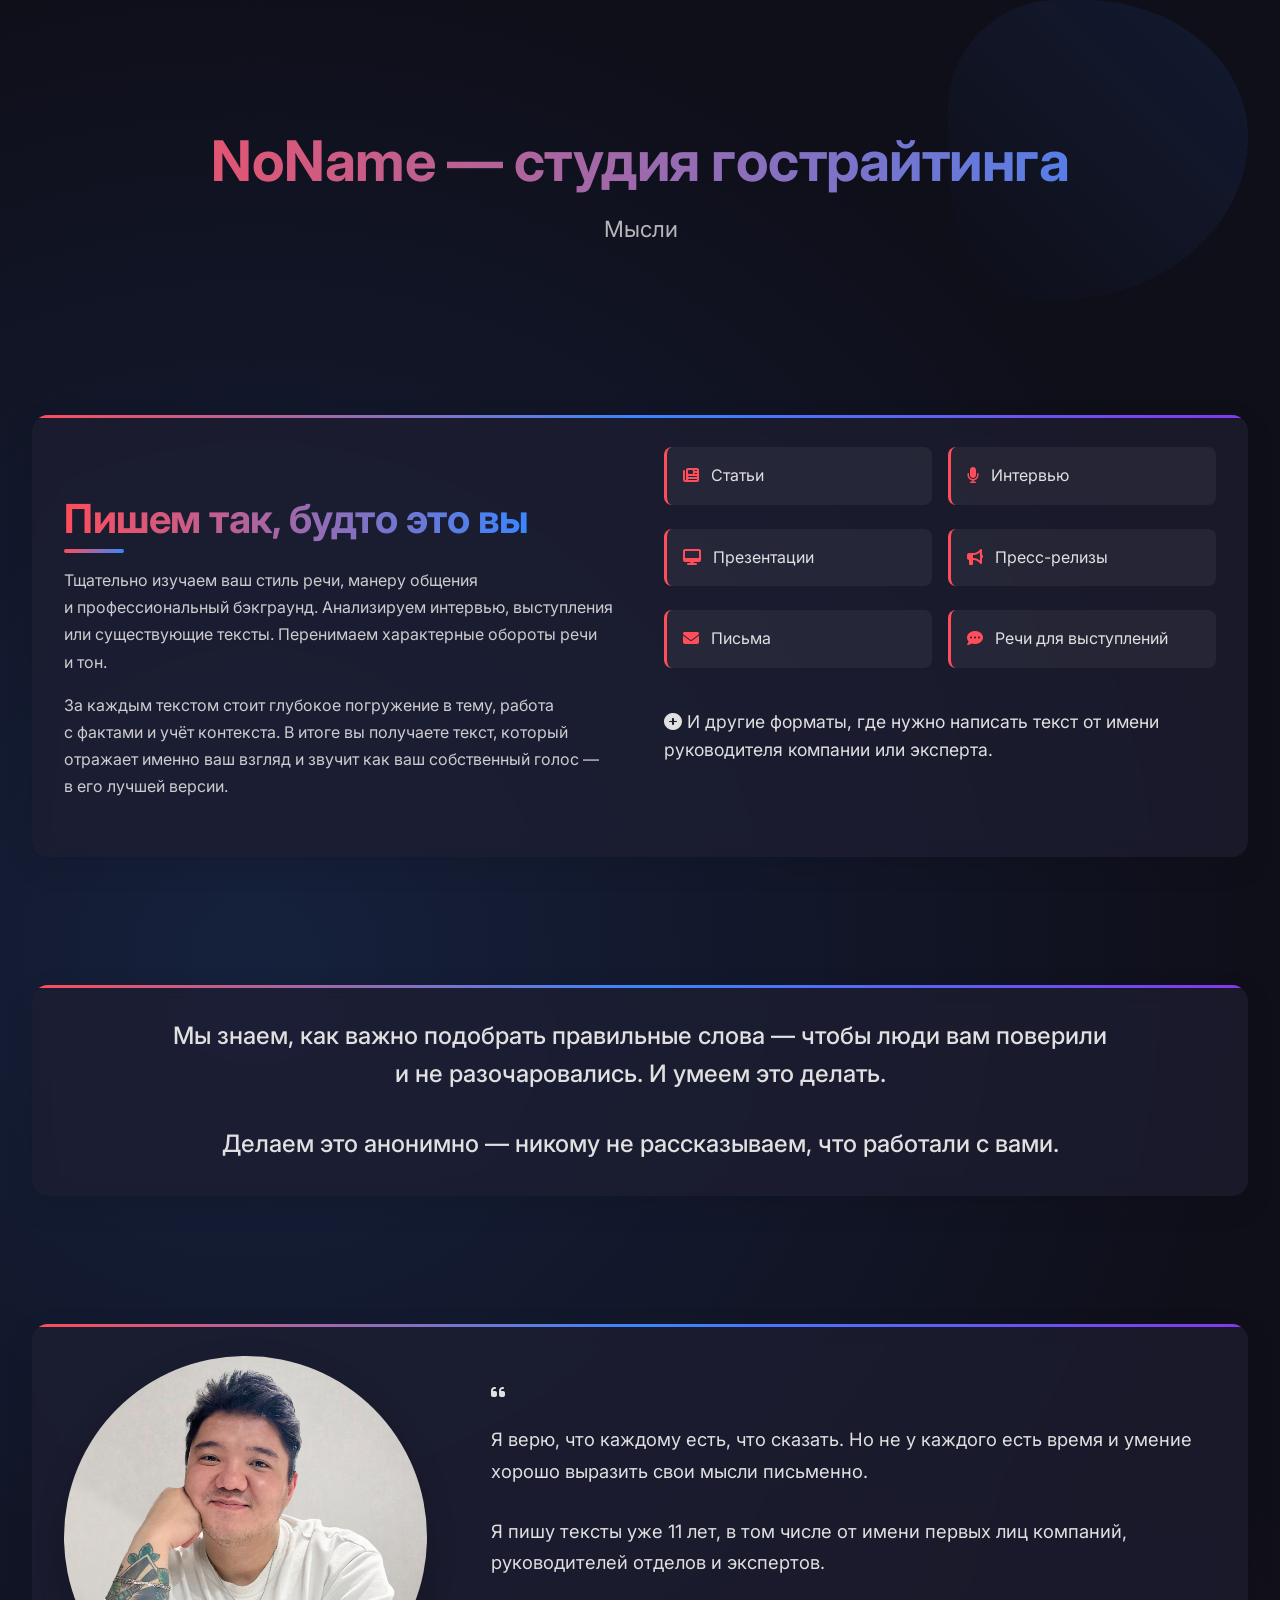
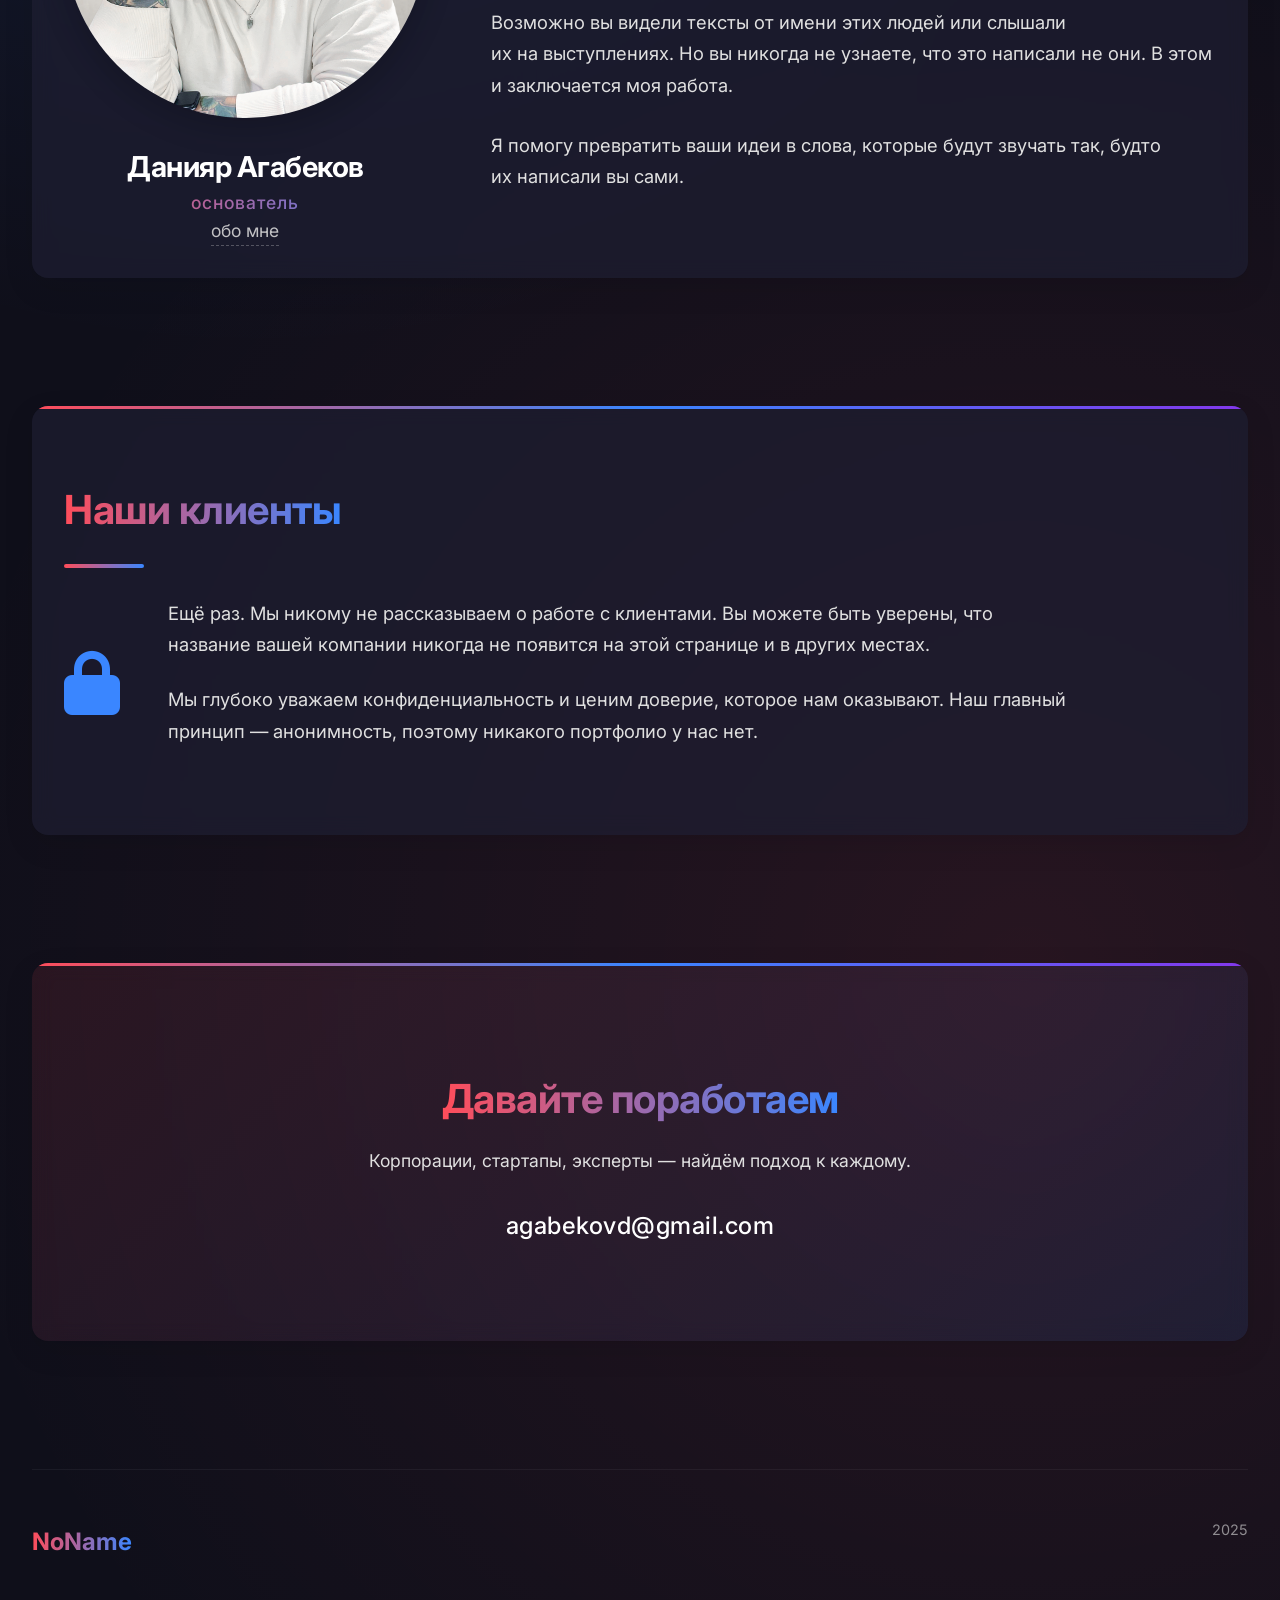
==== commit 23d6a4b6: "Update founder's bio in index.html to reflect 11 years of writing experience" ====
--- a/index.html
+++ b/index.html
@@ -84,7 +84,7 @@
             <div class="founder-bio">
                 <i class="fas fa-quote-left quote-icon"></i>
                 <p>Я&nbsp;верю, что&nbsp;каждому есть, что&nbsp;сказать. Но&nbsp;не у&nbsp;каждого есть время и&nbsp;умение хорошо выразить свои мысли письменно.</p>
-                <p>Я&nbsp;пишу тексты уже&nbsp;10&nbsp;лет, в&nbsp;том числе от&nbsp;имени первых лиц компаний, руководителей отделов и&nbsp;экспертов.</p>
+                <p>Я&nbsp;пишу тексты уже&nbsp;11&nbsp;лет, в&nbsp;том числе от&nbsp;имени первых лиц компаний, руководителей отделов и&nbsp;экспертов.</p>
                 <p>Возможно вы&nbsp;видели тексты от&nbsp;имени этих людей или&nbsp;слышали их&nbsp;на&nbsp;выступлениях. Но&nbsp;вы&nbsp;никогда не&nbsp;узнаете, что это написали не&nbsp;они. В&nbsp;этом и&nbsp;заключается моя работа.</p>
                 <p>Я&nbsp;помогу превратить ваши идеи в&nbsp;слова, которые будут звучать так, будто их&nbsp;написали вы&nbsp;сами.</p>
             </div>
@@ -109,7 +109,7 @@
         <section class="cta" id="contact">
             <h2>Давайте поработаем</h2>
             <p>Корпорации, стартапы, эксперты — найдём подход к каждому.</p>
-            <p class="email">agabekov@proton.me</p>
+            <p class="email">agabekovd@gmail.com</p>
         </section>
 
         <footer>
--- a/styles.css
+++ b/styles.css
@@ -305,6 +305,7 @@
     display: inline-block;
     margin-top: 0;
     color: var(--text-color);
+    font-size: 1.1rem;
     text-decoration: none;
     opacity: 0.85;
     border-bottom: 1px dashed rgba(255, 255, 255, 0.3);
@@ -461,6 +462,9 @@
     .founder-name .position {
         font-size: 1rem;
     }
+    .about-link {
+        font-size: 1rem;
+    }
     
     .why-us p {
         font-size: 1.1rem;
@@ -596,6 +600,9 @@
     }
     
     .founder-name .position {
+        font-size: 0.9rem;
+    }
+    .about-link {
         font-size: 0.9rem;
     }
     
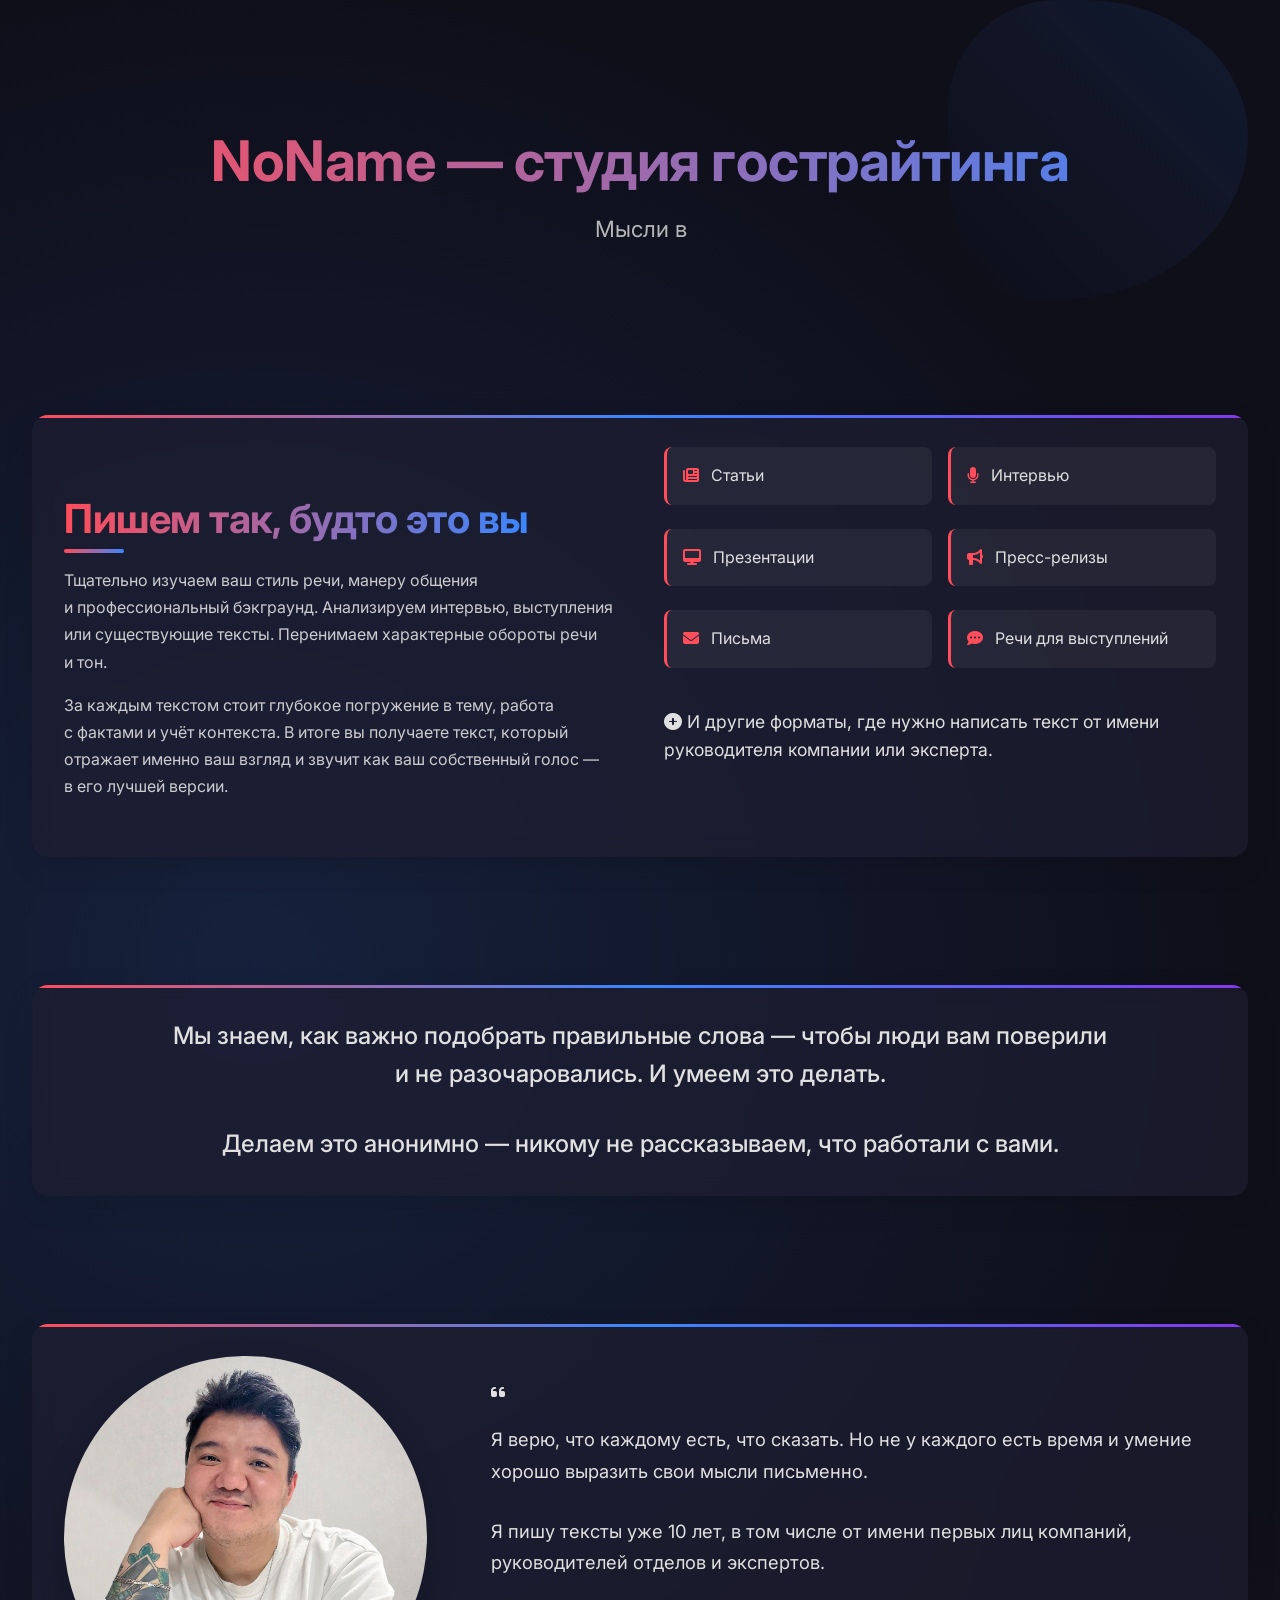
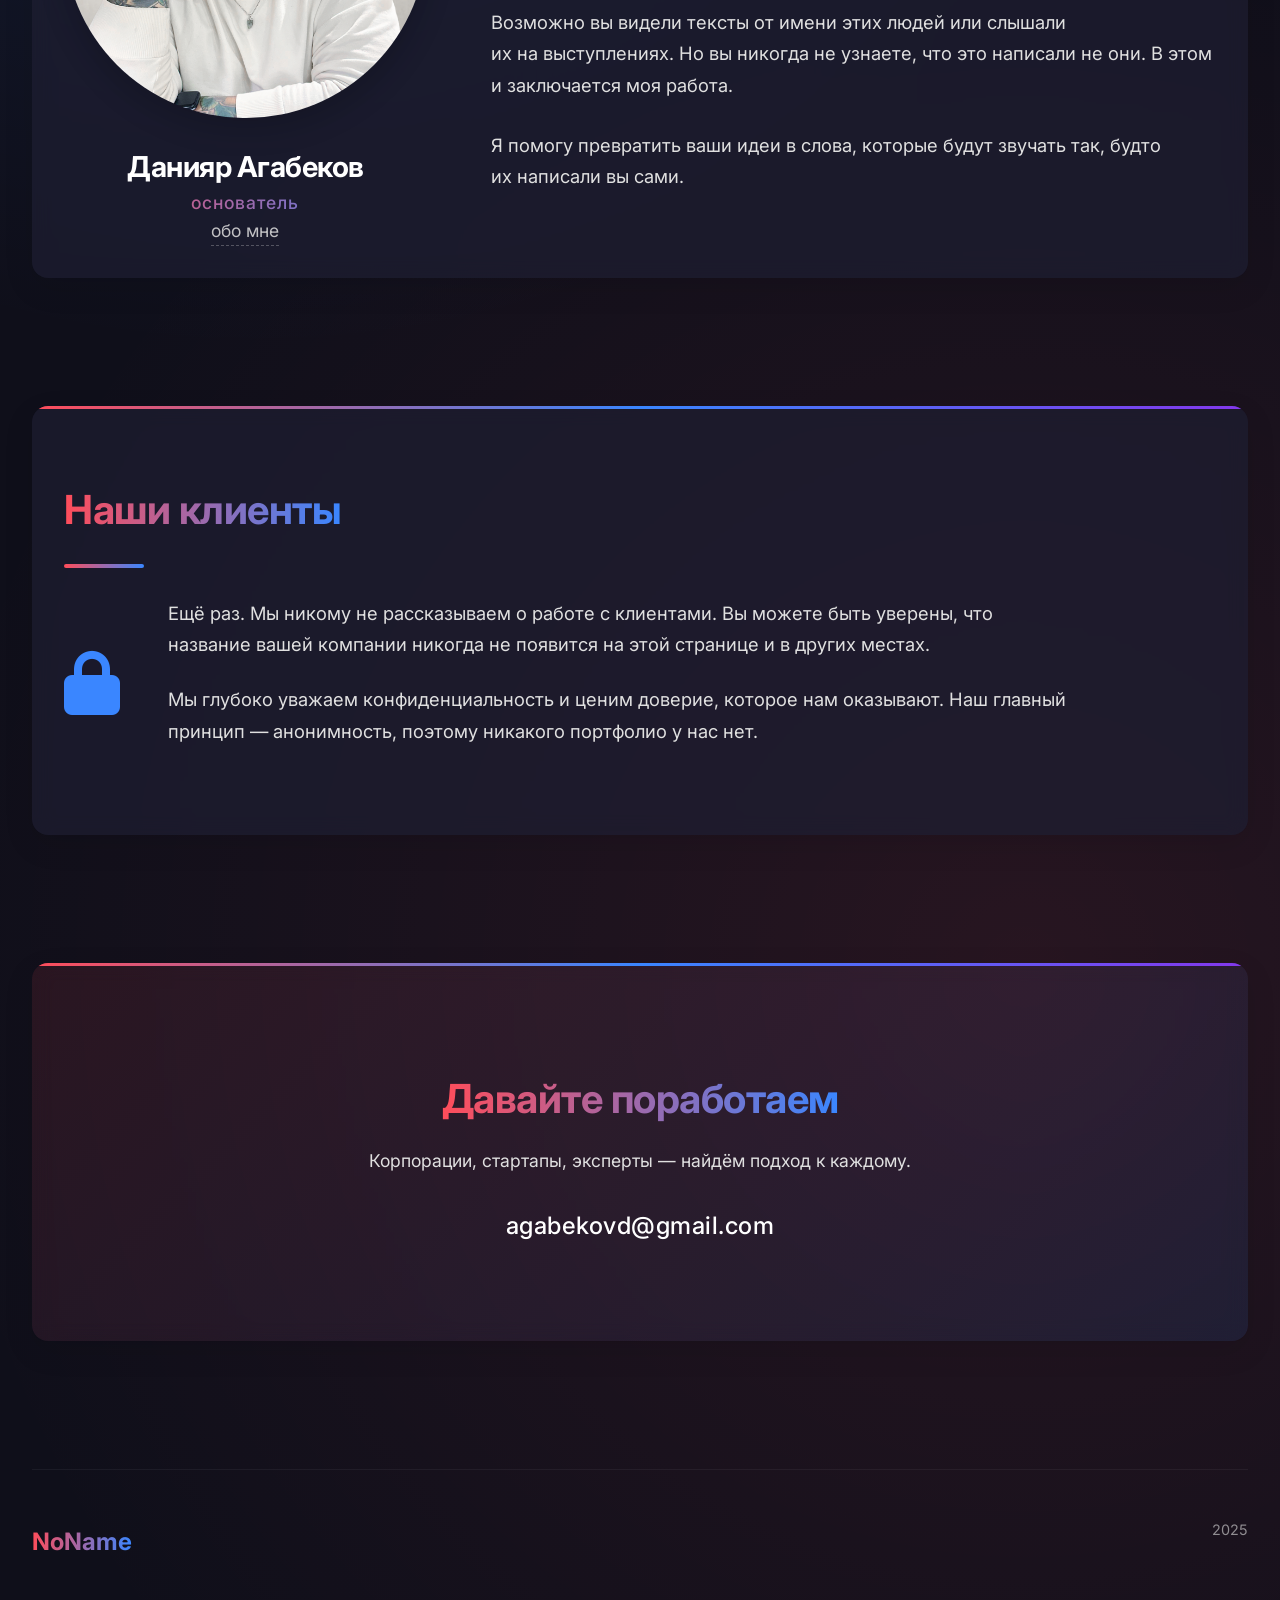
==== commit 352923d2: "Update email address from agabekov@proton.me to agabekovd@gmail.com" ====
--- a/index.html
+++ b/index.html
@@ -84,7 +84,7 @@
             <div class="founder-bio">
                 <i class="fas fa-quote-left quote-icon"></i>
                 <p>Я&nbsp;верю, что&nbsp;каждому есть, что&nbsp;сказать. Но&nbsp;не у&nbsp;каждого есть время и&nbsp;умение хорошо выразить свои мысли письменно.</p>
-                <p>Я&nbsp;пишу тексты уже&nbsp;11&nbsp;лет, в&nbsp;том числе от&nbsp;имени первых лиц компаний, руководителей отделов и&nbsp;экспертов.</p>
+                <p>Я&nbsp;пишу тексты уже&nbsp;10&nbsp;лет, в&nbsp;том числе от&nbsp;имени первых лиц компаний, руководителей отделов и&nbsp;экспертов.</p>
                 <p>Возможно вы&nbsp;видели тексты от&nbsp;имени этих людей или&nbsp;слышали их&nbsp;на&nbsp;выступлениях. Но&nbsp;вы&nbsp;никогда не&nbsp;узнаете, что это написали не&nbsp;они. В&nbsp;этом и&nbsp;заключается моя работа.</p>
                 <p>Я&nbsp;помогу превратить ваши идеи в&nbsp;слова, которые будут звучать так, будто их&nbsp;написали вы&nbsp;сами.</p>
             </div>
